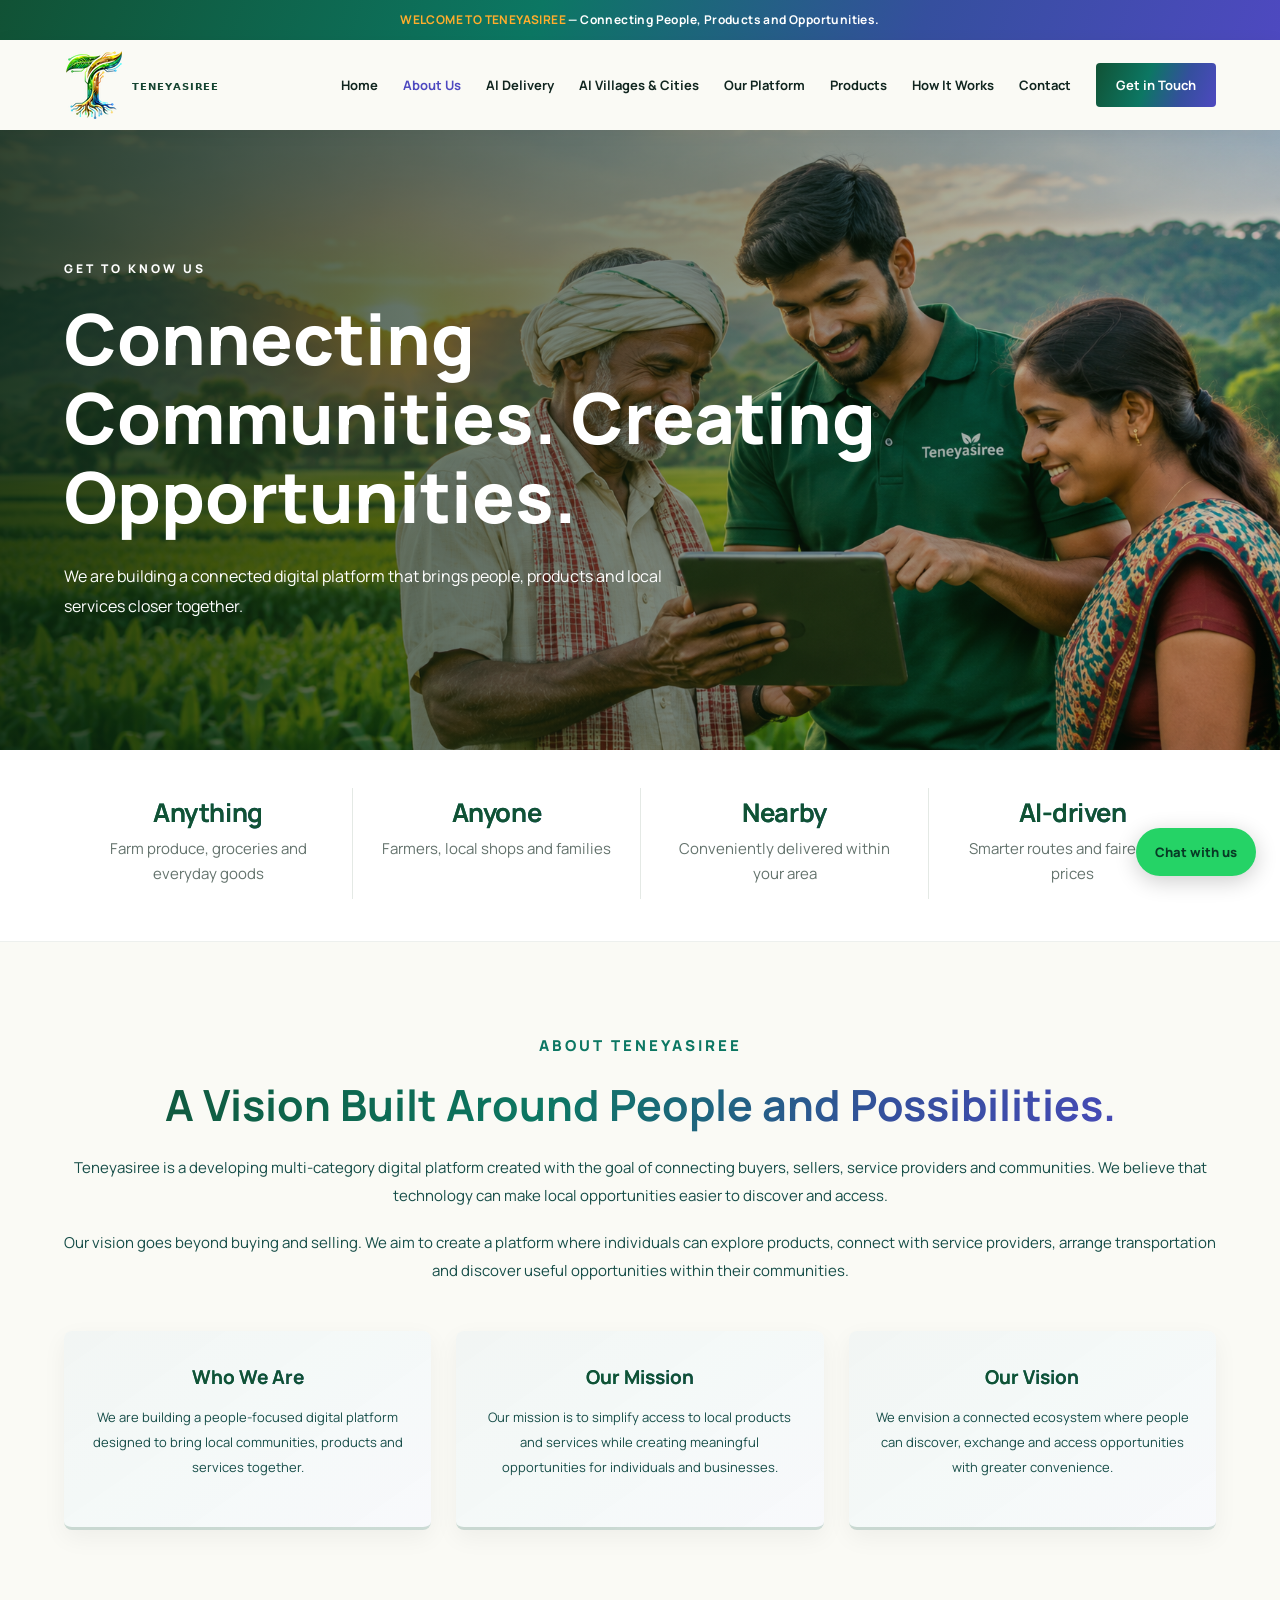
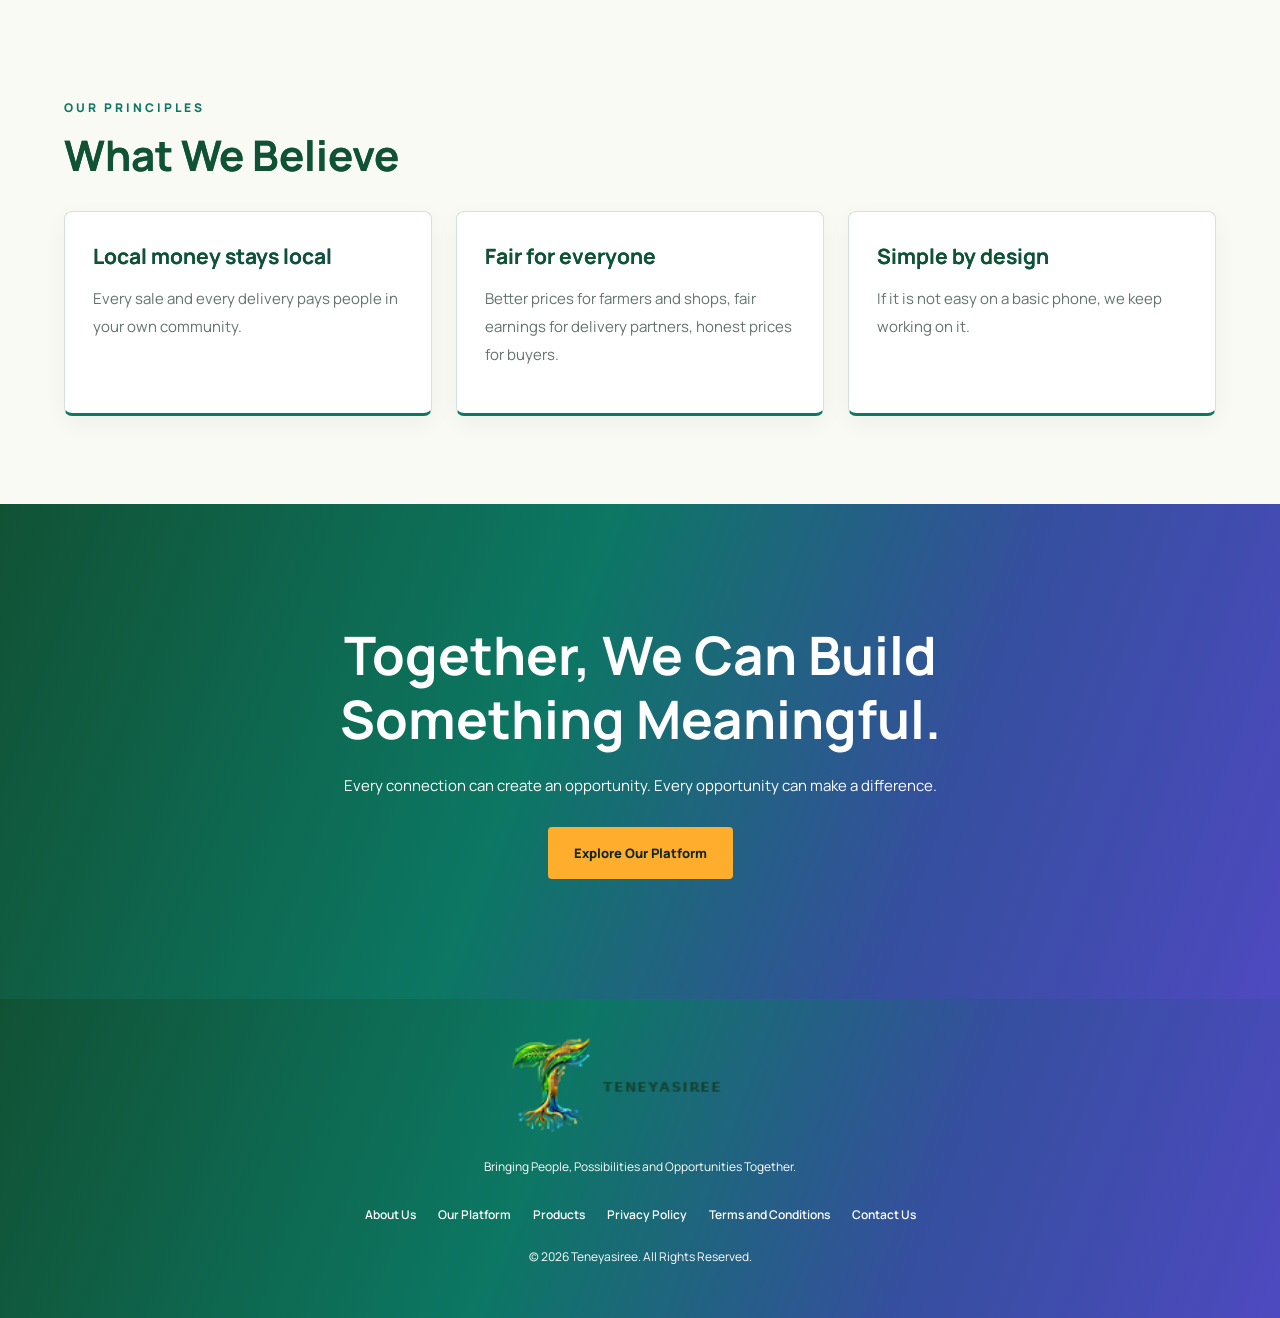
==== about.html @ ee1643b6 "Initial commit - Teneyasiree website" ====
<!DOCTYPE html>
<html lang="en">
<head>
    <meta charset="UTF-8">
    <meta name="viewport" content="width=device-width, initial-scale=1.0">

    <meta name="description" content="Discover Teneyasiree, our vision, mission and commitment to connecting people, products and opportunities.">

    <title>About Us | Teneyasiree</title>

    <link rel="stylesheet" href="style.css">
</head>

<body>

    <!-- HEADER -->
    <header class="header">
        <div class="container nav-container">

            <a href="index.html" class="logo">
                <img src="assets/images/teneyasiree-logo.png"
                     alt="Teneyasiree Logo">
            </a>

            <nav class="navbar">
                <a href="index.html">Home</a>
                <a href="about.html" class="active">About Us</a>
                <a href="ai-delivery.html">AI Delivery</a>
                <a href="ai-villages-cities.html">AI Villages &amp; Cities</a>
                <a href="platform.html">Our Platform</a>
                <a href="products.html">Products</a>
                <a href="how-it-works.html">How It Works</a>
                <a href="contact.html">Contact</a>
                <a href="contact.html" class="nav-button">Get in Touch</a>
            </nav>

        </div>
    </header>


    <main>

        <!-- ABOUT HERO -->
        <section class="about-hero">

            <div class="hero-overlay">

                <div class="container hero-content">

                    <p class="hero-tagline">
                        GET TO KNOW US
                    </p>

                    <h1>
                        Connecting Communities. Creating Opportunities.
                    </h1>

                    <p class="hero-description">
                        We are building a connected digital platform
                        that brings people, products and local services
                        closer together.
                    </p>

                </div>

            </div>

        </section>


        <!-- PLATFORM AT A GLANCE -->
        <section class="about-highlights" aria-label="What Teneyasiree makes possible">
            <div class="container about-highlights-grid">
                <article class="about-highlight">
                    <h2>Anything</h2>
                    <p>Farm produce, groceries and everyday goods</p>
                </article>
                <article class="about-highlight">
                    <h2>Anyone</h2>
                    <p>Farmers, local shops and families</p>
                </article>
                <article class="about-highlight">
                    <h2>Nearby</h2>
                    <p>Conveniently delivered within your area</p>
                </article>
                <article class="about-highlight">
                    <h2>AI-driven</h2>
                    <p>Smarter routes and fairer local prices</p>
                </article>
            </div>
        </section>


        <!-- ABOUT INTRODUCTION -->
        <section class="about-content">

            <div class="container">

                <p class="section-tag">
                    ABOUT TENEYASIREE
                </p>

                <h2>
                    A Vision Built Around People and Possibilities.
                </h2>

                <p>
                    Teneyasiree is a developing multi-category digital
                    platform created with the goal of connecting buyers,
                    sellers, service providers and communities.
                    We believe that technology can make local opportunities
                    easier to discover and access.
                </p>

                <p>
                    Our vision goes beyond buying and selling. We aim to
                    create a platform where individuals can explore products,
                    connect with service providers, arrange transportation
                    and discover useful opportunities within their communities.
                </p>


                <div class="card-grid">

                    <div class="info-card">

                        <h3>Who We Are</h3>

                        <p>
                            We are building a people-focused digital
                            platform designed to bring local communities,
                            products and services together.
                        </p>

                    </div>


                    <div class="info-card">

                        <h3>Our Mission</h3>

                        <p>
                            Our mission is to simplify access to local
                            products and services while creating meaningful
                            opportunities for individuals and businesses.
                        </p>

                    </div>


                    <div class="info-card">

                        <h3>Our Vision</h3>

                        <p>
                            We envision a connected ecosystem where
                            people can discover, exchange and access
                            opportunities with greater convenience.
                        </p>

                    </div>

                </div>

            </div>

        </section>


        <!-- WHAT WE BELIEVE -->
        <section class="beliefs-section">
            <div class="container">
                <p class="section-tag">OUR PRINCIPLES</p>
                <h2>What We Believe</h2>
                <div class="beliefs-grid">
                    <article class="belief-card">
                        <h3>Local money stays local</h3>
                        <p>Every sale and every delivery pays people in your own community.</p>
                    </article>
                    <article class="belief-card">
                        <h3>Fair for everyone</h3>
                        <p>Better prices for farmers and shops, fair earnings for delivery partners, honest prices for buyers.</p>
                    </article>
                    <article class="belief-card">
                        <h3>Simple by design</h3>
                        <p>If it is not easy on a basic phone, we keep working on it.</p>
                    </article>
                </div>
            </div>
        </section>


        <!-- CLOSING SECTION -->
        <section class="about-closing">

            <div class="container">

                <h2>
                    Together, We Can Build Something Meaningful.
                </h2>

                <p>
                    Every connection can create an opportunity.
                    Every opportunity can make a difference.
                </p>

                <a href="platform.html" class="primary-button">
                    Explore Our Platform
                </a>

            </div>

        </section>

    </main>


    <!-- FOOTER -->
    <footer class="footer">

        <div class="container">

            <div style="text-align: center; margin-bottom: 28px;">

                <a href="index.html" style="display: inline-block;">

                    <img
                        src="assets/images/teneyasiree-logo.png"
                        alt="Teneyasiree Logo"
                        style="width: 260px; max-width: 75vw; height: auto; display: block; margin: 0 auto;"
                    >

                </a>

                <p style="margin-top: 12px;">
                    Bringing People, Possibilities and Opportunities Together.
                </p>

            </div>

            <div class="footer-links">

                <a href="about.html">About Us</a>
                <a href="platform.html">Our Platform</a>
                <a href="products.html">Products</a>
                <a href="privacy.html">Privacy Policy</a>
                <a href="terms.html">Terms and Conditions</a>
                <a href="contact.html">Contact Us</a>

            </div>

            <p style="margin-top: 22px;">
                © 2026 Teneyasiree. All Rights Reserved.
            </p>

        </div>

    </footer>


    <script src="script.js"></script>

</body>
</html>
---- style.css ----
@import url('https://fonts.googleapis.com/css2?family=Manrope:wght@400;500;600;700;800&family=Playfair+Display:ital,wght@1,500;1,600;1,700&display=swap');

/* =====================================
   TENEYASIREE DESIGN SYSTEM
===================================== */

:root {
    --deep-green: #115235;
    --primary-green: #0C7763;
    --forest: #183E78;
    --brand-blue: #354F9E;
    --brand-indigo: #4E49C0;
    --brand-gradient: linear-gradient(110deg, #115235 0%, #0C7763 42%, #354F9E 72%, #4E49C0 100%);
    --gold: #FFAD2C;
    --cream: #FAFAF8;
    --dark: #10251F;
    --muted: #64736D;
    --white: #FFFFFF;
    --border: rgba(17, 82, 53, 0.18);
}

* {
    margin: 0;
    padding: 0;
    box-sizing: border-box;
}

html {
    scroll-behavior: smooth;
}

body {
    font-family: 'Manrope', sans-serif;
    color: var(--dark);
    background-color: var(--cream);
    line-height: 1.7;
    background-image: url("assets/images/teneyasiree-watermark.png");
    background-position: center;
    background-repeat: repeat-y;
    background-size: 650px auto;
    background-attachment: fixed;
}

a {
    text-decoration: none;
    color: inherit;
}

img {
    max-width: 100%;
}

.container {
    width: 90%;
    max-width: 1200px;
    margin: auto;
}

.editorial {
    font-family: 'Playfair Display', serif;
    font-style: italic;
    font-weight: 600;
}

/* =====================================
   HEADER
===================================== */

.header {
    position: relative;
    z-index: 100;
    background: rgba(250, 250, 245, 0.97);
    box-shadow: 0 3px 18px rgba(0,0,0,0.05);
}

.nav-container {
    min-height: 90px;
    display: flex;
    align-items: center;
    justify-content: space-between;
    gap: 25px;
}

.logo {
    display: inline-flex;
    align-items: center;
    flex-shrink: 0;
}

.logo img {
    display: block;
    width: 190px;
    max-height: 75px;
    object-fit: contain;
}

.navbar {
    display: flex;
    align-items: center;
    justify-content: flex-end;
    gap: 25px;
}

.navbar a {
    font-size: 13px;
    font-weight: 700;
    color: var(--dark);
    transition: color 0.25s ease;
}

.navbar a:hover,
.navbar a.active {
    color: var(--primary-green);
}

.navbar .nav-button {
    padding: 11px 20px;
    border-radius: 4px;
    background: var(--deep-green);
    color: var(--white);
}

.navbar .nav-button:hover {
    background: var(--gold);
    color: var(--dark);
}

/* =====================================
   COMMON HERO SECTIONS
===================================== */

.home-hero,
.about-hero,
.platform-hero,
.how-hero,
.contact-hero {
    position: relative;
    min-height: 620px;
    display: flex;
    align-items: center;
    background-size: cover;
    background-position: center;
    background-repeat: no-repeat;
    color: var(--white);
}

.home-hero {
    background-image: url("assets/images/home-bg.png");
    min-height: 720px;
}

.about-hero {
    background-image: url("assets/images/about-bg.png");
}

.platform-hero {
    background-image: url("assets/images/platform-bg.png");
}

.how-hero {
    background-image: url("assets/images/how-it-works-bg.png");
}

.contact-hero {
    background-image: url("assets/images/contact-bg.png");
}

.hero-overlay {
    width: 100%;
    min-height: 620px;
    display: flex;
    align-items: center;
    background: linear-gradient(
        90deg,
        rgba(10, 35, 15, 0.84),
        rgba(10, 35, 15, 0.18)
    );
}

.home-hero .hero-overlay {
    min-height: 720px;
}

.hero-content {
    padding-top: 75px;
    padding-bottom: 75px;
}

.hero-tagline,
.section-tag {
    color: var(--gold);
    font-size: 12px;
    font-weight: 800;
    letter-spacing: 3px;
    margin-bottom: 20px;
}

.hero-content h1 {
    max-width: 850px;
    font-size: clamp(42px, 5.5vw, 72px);
    line-height: 1.12;
    font-weight: 800;
    margin-bottom: 25px;
    animation: heroReveal 0.9s ease both;
}

.hero-description {
    max-width: 660px;
    font-size: 16px;
    line-height: 1.9;
    color: rgba(255,255,255,0.92);
    animation: heroReveal 1.2s ease both;
}

@keyframes heroReveal {
    from {
        opacity: 0;
        transform: translateY(22px);
    }
    to {
        opacity: 1;
        transform: translateY(0);
    }
}

.hero-scroll {
    display: flex;
    align-items: center;
    gap: 15px;
    margin-top: 85px;
    color: rgba(255,255,255,0.8);
    font-size: 10px;
    font-weight: 800;
    letter-spacing: 2px;
}

.scroll-line {
    width: 55px;
    height: 1px;
    background: var(--gold);
}

/* =====================================
   HOME INTRODUCTION / STORY
===================================== */

.home-intro {
    padding: 125px 0;
    background: rgba(250,250,245,0.94);
}

.home-story-grid {
    display: grid;
    grid-template-columns: 0.7fr 2fr;
    gap: 75px;
}

.story-label {
    display: flex;
    flex-direction: column;
    align-items: flex-start;
    justify-content: space-between;
}

.story-label .section-tag {
    color: var(--primary-green);
}

.story-number {
    color: #89968B;
    font-size: 12px;
    letter-spacing: 2px;
    font-weight: 800;
}

.story-content h2 {
    max-width: 800px;
    color: var(--deep-green);
    font-size: clamp(32px, 4vw, 51px);
    line-height: 1.2;
    margin-bottom: 28px;
}

.story-content p {
    max-width: 700px;
    color: #59665B;
    font-size: 15px;
    line-height: 2;
    margin-bottom: 18px;
}

/* =====================================
   TEXT LINKS
===================================== */

.text-link {
    display: inline-flex;
    align-items: center;
    gap: 10px;
    margin-top: 20px;
    padding-bottom: 7px;
    color: var(--deep-green);
    border-bottom: 1px solid var(--gold);
    font-size: 13px;
    font-weight: 800;
    transition: 0.3s ease;
}

.text-link span {
    transition: transform 0.3s ease;
}

.text-link:hover {
    color: var(--primary-green);
}

.text-link:hover span {
    transform: translate(4px, -4px);
}

/* =====================================
   ECOSYSTEM SECTION
===================================== */

.ecosystem-section {
    padding: 115px 0;
    background: rgba(232,245,233,0.96);
}

.ecosystem-heading {
    display: flex;
    justify-content: space-between;
    align-items: flex-end;
    gap: 45px;
    margin-bottom: 60px;
}

.ecosystem-heading .section-tag {
    color: var(--primary-green);
}

.ecosystem-heading h2 {
    max-width: 700px;
    color: var(--deep-green);
    font-size: clamp(32px, 4vw, 50px);
    line-height: 1.2;
}

.ecosystem-heading > p {
    max-width: 300px;
    color: var(--muted);
    font-size: 14px;
    line-height: 1.9;
}

.ecosystem-list {
    border-top: 1px solid var(--border);
}

.ecosystem-item {
    display: grid;
    grid-template-columns: 65px 1.2fr 1fr 45px;
    align-items: center;
    gap: 25px;
    padding: 28px 12px;
    border-bottom: 1px solid var(--border);
    transition: background 0.3s ease, padding 0.3s ease;
}

.ecosystem-item:hover {
    padding-left: 24px;
    padding-right: 24px;
    background: rgba(255,255,255,0.65);
}

.ecosystem-number {
    color: var(--primary-green);
    font-size: 12px;
    font-weight: 800;
}

.ecosystem-name {
    color: var(--deep-green);
    font-size: 19px;
    font-weight: 800;
}

.ecosystem-description {
    color: #647365;
    font-size: 13px;
}

.ecosystem-arrow {
    color: var(--deep-green);
    font-size: 25px;
    text-align: right;
    transition: transform 0.3s ease;
}

.ecosystem-item:hover .ecosystem-arrow {
    transform: translate(5px, -5px);
}

.ecosystem-footer {
    display: flex;
    align-items: center;
    justify-content: space-between;
    margin-top: 35px;
}

.ecosystem-footer > span {
    color: #78877B;
    font-size: 10px;
    font-weight: 800;
    letter-spacing: 2px;
}

/* =====================================
   CONNECTION JOURNEY
===================================== */

.connection-section {
    padding: 120px 0;
    background: rgba(250,250,245,0.96);
    text-align: center;
}

.connection-section .section-tag {
    color: var(--primary-green);
}

.connection-section h2 {
    max-width: 750px;
    margin: 0 auto 65px;
    color: var(--deep-green);
    font-size: clamp(32px,4vw,48px);
    line-height: 1.25;
}

.connection-journey {
    display: grid;
    grid-template-columns: 1fr 60px 1fr 60px 1fr;
    align-items: center;
    gap: 10px;
}

.connection-person {
    padding: 35px 22px;
    border-top: 3px solid var(--primary-green);
    background: rgba(255,255,255,0.9);
    text-align: left;
    transition: transform 0.3s ease, box-shadow 0.3s ease;
}

.connection-person:hover {
    transform: translateY(-7px);
    box-shadow: 0 12px 35px rgba(0,0,0,0.08);
}

.connection-featured {
    background: var(--deep-green);
    border-top-color: var(--gold);
    color: var(--white);
}

.connection-index {
    display: block;
    margin-bottom: 22px;
    color: var(--primary-green);
    font-size: 11px;
    font-weight: 800;
}

.connection-featured .connection-index {
    color: var(--gold);
}

.connection-person h3 {
    margin-bottom: 12px;
    font-size: 20px;
}

.connection-featured h3 {
    color: var(--white);
}

.connection-person p {
    color: #738074;
    font-size: 13px;
    line-height: 1.8;
}

.connection-featured p {
    color: rgba(255,255,255,0.8);
}

.connection-symbol {
    color: var(--gold);
    font-size: 25px;
}

.journey-note {
    margin-top: 30px;
    color: var(--muted);
    font-size: 13px;
}

/* =====================================
   CLOSING SECTION
===================================== */

.home-closing,
.about-closing,
.platform-closing,
.how-closing,
.contact-closing {
    padding: 120px 0;
    background: rgba(232,245,233,0.96);
    text-align: center;
}

.home-closing .container,
.about-closing .container,
.platform-closing .container,
.how-closing .container,
.contact-closing .container {
    max-width: 850px;
}

.home-closing .section-tag {
    color: var(--primary-green);
}

.home-closing h2,
.about-closing h2,
.platform-closing h2,
.how-closing h2,
.contact-closing h2 {
    margin-bottom: 22px;
    color: var(--deep-green);
    font-size: clamp(34px,4.5vw,53px);
    line-height: 1.2;
}

.home-closing p,
.about-closing p,
.platform-closing p,
.how-closing p,
.contact-closing p {
    max-width: 700px;
    margin: 0 auto 28px;
    color: #647365;
    font-size: 15px;
}

/* =====================================
   BUTTONS
===================================== */

.primary-button,
.secondary-button {
    display: inline-block;
    padding: 15px 26px;
    border-radius: 4px;
    font-size: 13px;
    font-weight: 800;
    transition: 0.3s ease;
}

.primary-button {
    background: var(--deep-green);
    color: var(--white);
}

.primary-button:hover {
    background: var(--gold);
    color: var(--dark);
    transform: translateY(-3px);
}

.secondary-button {
    border: 2px solid var(--white);
    color: var(--white);
}

.secondary-button:hover {
    background: var(--white);
    color: var(--deep-green);
}

/* =====================================
   OTHER PAGE CONTENT
===================================== */

.about-content,
.platform-content,
.how-content,
.contact-content {
    padding: 90px 0;
    background: rgba(250,250,245,0.96);
    text-align: center;
}

.about-content h2,
.platform-content h2,
.how-content h2,
.contact-content h2 {
    color: var(--deep-green);
    font-size: clamp(30px,4vw,43px);
    line-height: 1.25;
    margin-bottom: 22px;
}

.about-content h3,
.platform-content h3,
.how-content h3,
.contact-content h3 {
    color: var(--deep-green);
    margin-top: 25px;
    margin-bottom: 12px;
}

.about-content p,
.platform-content p,
.how-content p,
.contact-content p {
    font-size: 15px;
    line-height: 1.9;
    margin-bottom: 18px;
}

/* =====================================
   CARDS ON OTHER PAGES
===================================== */

.card-grid,
.platform-grid,
.process-grid,
.contact-grid,
.journey-grid {
    display: grid;
    grid-template-columns: repeat(3,1fr);
    gap: 25px;
    margin-top: 45px;
}

.info-card,
.platform-card,
.process-card,
.contact-card,
.journey-card {
    padding: 30px 25px;
    background: rgba(255,255,255,0.96);
    border-radius: 8px;
    border-bottom: 3px solid var(--primary-green);
    box-shadow: 0 8px 25px rgba(0,0,0,0.05);
    transition: 0.3s ease;
}

.info-card:hover,
.platform-card:hover,
.process-card:hover,
.contact-card:hover,
.journey-card:hover {
    transform: translateY(-6px);
    box-shadow: 0 15px 35px rgba(0,0,0,0.1);
}

.info-card h3,
.platform-card h3,
.process-card h3,
.contact-card h3,
.journey-card h3 {
    margin: 0 0 12px;
    font-size: 19px;
}

.info-card p,
.platform-card p,
.process-card p,
.contact-card p,
.journey-card p {
    font-size: 13px;
}

/* =====================================
   PLATFORM HIGHLIGHTS
===================================== */

.platform-highlights,
.journey-section {
    padding: 90px 0;
    background: rgba(232,245,233,0.96);
    text-align: center;
}

.platform-highlights ul {
    max-width: 750px;
    margin: 30px auto;
    list-style: none;
    text-align: left;
}

.platform-highlights li {
    padding: 13px 15px;
    margin-bottom: 10px;
    background: rgba(255,255,255,0.95);
    border-left: 3px solid var(--gold);
}

/* =====================================
   PROCESS CARDS
===================================== */

.process-grid {
    grid-template-columns: repeat(4,1fr);
}

.process-card {
    text-align: center;
}

.process-card .number {
    width: 48px;
    height: 48px;
    display: flex;
    align-items: center;
    justify-content: center;
    margin: 0 auto 20px;
    border-radius: 50%;
    background: var(--deep-green);
    color: white;
    font-weight: 800;
}

/* =====================================
   CONTACT CARDS
===================================== */

.contact-card {
    text-align: center;
}

.contact-card a {
    color: var(--primary-green);
    font-size: 13px;
    font-weight: 800;
    overflow-wrap: anywhere;
}

/* =====================================
   FOOTER
===================================== */

.footer {
    padding: 35px 0;
    background: var(--deep-green);
    color: var(--white);
    text-align: center;
}

.footer p {
    font-size: 12px;
    margin-bottom: 15px;
}

.footer-links {
    display: flex;
    flex-wrap: wrap;
    justify-content: center;
    gap: 22px;
}

.footer-links a {
    color: rgba(255,255,255,0.85);
    font-size: 12px;
    font-weight: 600;
}

.footer-links a:hover {
    color: var(--gold);
}

/* =====================================
   RESPONSIVE DESIGN
===================================== */

@media(max-width:1000px) {

    .nav-container {
        flex-direction: column;
        padding: 15px 0;
        gap: 15px;
    }

    .navbar {
        justify-content: center;
        flex-wrap: wrap;
        gap: 15px 22px;
    }

    .home-story-grid {
        grid-template-columns: 1fr;
        gap: 25px;
    }

    .story-label {
        flex-direction: row;
    }

    .card-grid,
    .platform-grid,
    .contact-grid,
    .journey-grid {
        grid-template-columns: repeat(2,1fr);
    }

    .process-grid {
        grid-template-columns: repeat(2,1fr);
    }

    .ecosystem-heading {
        align-items: flex-start;
        flex-direction: column;
    }
}

@media(max-width:650px) {

    .container {
        width: 92%;
    }

    .logo img {
        width: 155px;
        max-height: 65px;
    }

    .navbar {
        gap: 12px 16px;
    }

    .navbar a {
        font-size: 11px;
    }

    .home-hero {
        min-height: 600px;
    }

    .home-hero .hero-overlay {
        min-height: 600px;
    }

    .hero-content {
        padding-top: 60px;
        padding-bottom: 60px;
    }

    .hero-content h1 {
        font-size: 39px;
    }

    .hero-description {
        font-size: 14px;
    }

    .hero-scroll {
        margin-top: 55px;
    }

    .home-intro,
    .ecosystem-section,
    .connection-section {
        padding: 75px 0;
    }

    .ecosystem-item {
        grid-template-columns: 35px 1fr 30px;
        gap: 12px;
        padding: 22px 5px;
    }

    .ecosystem-name {
        font-size: 15px;
    }

    .ecosystem-description {
        display: none;
    }

    .ecosystem-arrow {
        font-size: 21px;
    }

    .ecosystem-footer {
        align-items: flex-start;
        flex-direction: column;
        gap: 10px;
    }

    .connection-journey {
        grid-template-columns: 1fr;
        gap: 12px;
    }

    .connection-symbol {
        transform: rotate(90deg);
    }

    .connection-person {
        text-align: center;
    }

    .home-closing,
    .about-closing,
    .platform-closing,
    .how-closing,
    .contact-closing {
        padding: 75px 0;
    }

    .card-grid,
    .platform-grid,
    .process-grid,
    .contact-grid,
    .journey-grid {
        grid-template-columns: 1fr;
    }

    .footer-links {
        gap: 12px;
    }
}

/* REDUCED MOTION ACCESSIBILITY */
@media(prefers-reduced-motion: reduce) {
    *,
    *::before,
    *::after {
        animation-duration: 0.01ms !important;
        transition-duration: 0.01ms !important;
        scroll-behavior: auto !important;
    }
}

/* =====================================
   PREMIUM SMOOTH SCROLL REVEALS
===================================== */

.reveal-element {
    opacity: 0;
    transform: translateY(28px);
    transition:
        opacity 0.85s cubic-bezier(0.22, 1, 0.36, 1),
        transform 0.85s cubic-bezier(0.22, 1, 0.36, 1);
    transition-delay: var(--reveal-delay, 0ms);
}

.reveal-element.reveal-visible {
    opacity: 1;
    transform: translateY(0);
}

/* Smooth image hover */
.home-hero,
.about-hero,
.platform-hero,
.how-hero,
.contact-hero {
    transition: background-position 0.6s ease;
}

/* Smooth ecosystem interactions */
.ecosystem-item {
    transition:
        padding 0.45s cubic-bezier(0.22, 1, 0.36, 1),
        background 0.35s ease;
}

.ecosystem-arrow {
    transition: transform 0.35s ease;
}

/* Smooth card interactions */
.info-card,
.platform-card,
.process-card,
.contact-card,
.journey-card,
.connection-person {
    transition:
        transform 0.4s cubic-bezier(0.22, 1, 0.36, 1),
        box-shadow 0.4s ease;
}

/* Navigation smoothness */
.navbar a,
.text-link,
.primary-button {
    transition: all 0.3s ease;
}

/* Accessibility */
@media (prefers-reduced-motion: reduce) {
    .reveal-element {
        opacity: 1;
        transform: none;
        transition: none;
    }
}

/* =====================================
   TENEYASIREE PRODUCTS PAGE
===================================== */

.products-hero {
    position: relative;
    min-height: 650px;
    display: flex;
    align-items: center;
    color: var(--white);
    background-image: url("assets/images/platform-bg.png");
    background-size: cover;
    background-position: center;
    background-repeat: no-repeat;
}

.products-hero .hero-overlay {
    min-height: 650px;
}

.products-hero-content {
    padding-top: 75px;
    padding-bottom: 75px;
}

.products-hero-content h1 {
    max-width: 850px;
    font-size: clamp(42px, 5.5vw, 72px);
    line-height: 1.12;
    font-weight: 800;
    margin-bottom: 25px;
    animation: heroReveal 0.9s ease both;
}

/* INTRODUCTION */

.products-intro {
    padding: 115px 0;
    background: rgba(250, 250, 245, 0.96);
}

.products-intro-grid {
    display: grid;
    grid-template-columns: 0.7fr 2fr;
    gap: 75px;
}

.products-intro-grid .section-tag,
.products-section-heading .section-tag,
.product-information .section-tag,
.products-connection .section-tag {
    color: var(--primary-green);
}

.products-intro-grid h2,
.products-section-heading h2,
.products-connection h2 {
    color: var(--deep-green);
    font-size: clamp(32px, 4vw, 51px);
    line-height: 1.2;
    margin-bottom: 25px;
}

.products-intro-grid p:not(.section-tag) {
    max-width: 720px;
    color: #59665B;
    font-size: 15px;
    line-height: 2;
    margin-bottom: 17px;
}

/* PRODUCT SHOWCASE */

.products-showcase {
    padding: 115px 0;
    background: rgba(232, 245, 233, 0.97);
}

.products-section-heading {
    max-width: 760px;
    margin-bottom: 65px;
}

.products-section-heading > p:last-child {
    color: var(--muted);
    font-size: 14px;
}

.product-feature {
    display: grid;
    grid-template-columns: 1.05fr 0.95fr;
    align-items: stretch;
    min-height: 340px;
    margin-bottom: 35px;
    overflow: hidden;
    background: rgba(255, 255, 255, 0.96);
    box-shadow: 0 12px 35px rgba(17, 82, 53, 0.08);
    transition:
        transform 0.45s cubic-bezier(0.22, 1, 0.36, 1),
        box-shadow 0.45s ease;
}

.product-feature:hover {
    transform: translateY(-7px);
    box-shadow: 0 22px 45px rgba(17, 82, 53, 0.13);
}

.product-feature:nth-of-type(even) .product-visual {
    order: 2;
}

/* PRODUCT VISUAL PANELS */

.product-visual {
    position: relative;
    display: flex;
    flex-direction: column;
    justify-content: center;
    align-items: flex-start;
    min-height: 340px;
    padding: 45px;
    overflow: hidden;
    color: var(--white);
    background: linear-gradient(
        135deg,
        rgba(17, 82, 53, 0.94),
        rgba(12, 119, 99, 0.76)
    );
}

.product-visual::after {
    content: "";
    position: absolute;
    width: 280px;
    height: 280px;
    right: -75px;
    bottom: -115px;
    border: 1px solid rgba(249, 168, 37, 0.5);
    border-radius: 50%;
    box-shadow:
        0 0 0 28px rgba(249, 168, 37, 0.06),
        0 0 0 58px rgba(249, 168, 37, 0.04);
}

.product-index {
    position: absolute;
    top: 28px;
    left: 35px;
    color: var(--gold);
    font-size: 13px;
    font-weight: 800;
    letter-spacing: 2px;
}

.product-visual-title {
    position: relative;
    z-index: 1;
    font-size: clamp(32px, 4vw, 55px);
    line-height: 1;
    font-weight: 800;
    letter-spacing: 2px;
}

.product-visual-caption {
    position: relative;
    z-index: 1;
    margin-top: 18px;
    color: rgba(255, 255, 255, 0.8);
    font-size: 10px;
    font-weight: 800;
    letter-spacing: 2px;
}

.product-customer .product-visual {
    background: linear-gradient(135deg, #254D3B, #789B64);
}

.product-delivery .product-visual {
    background: linear-gradient(135deg, #183E39, #477C70);
}

.product-language .product-visual {
    background: linear-gradient(135deg, #3B5134, #A58A43);
}

/* PRODUCT INFORMATION */

.product-information {
    display: flex;
    flex-direction: column;
    align-items: flex-start;
    justify-content: center;
    padding: 55px clamp(30px, 5vw, 70px);
}

.product-information h3 {
    margin-bottom: 18px;
    color: var(--deep-green);
    font-size: clamp(27px, 3vw, 36px);
    line-height: 1.2;
}

.product-information > p:not(.section-tag) {
    color: #647365;
    font-size: 14px;
    line-height: 2;
}

.product-status {
    display: inline-block;
    margin-top: 25px;
    padding: 9px 13px;
    border-left: 3px solid var(--gold);
    background: rgba(249, 168, 37, 0.1);
    color: #657164;
    font-size: 11px;
    font-weight: 700;
}

/* CONNECTED ECOSYSTEM */

.products-connection {
    padding: 115px 0;
    background: rgba(250, 250, 245, 0.97);
    text-align: center;
}

.products-connection .container {
    max-width: 850px;
}

.products-connection h2 {
    margin-bottom: 22px;
}

.products-connection p:not(.section-tag) {
    max-width: 700px;
    margin: 0 auto 20px;
    color: #647365;
    font-size: 15px;
    line-height: 1.9;
}

/* TABLET RESPONSIVE */

@media (max-width: 1000px) {

    .products-intro-grid {
        grid-template-columns: 1fr;
        gap: 25px;
    }

    .product-feature {
        grid-template-columns: 1fr 1fr;
    }
}

/* MOBILE RESPONSIVE */

@media (max-width: 650px) {

    .products-hero,
    .products-hero .hero-overlay {
        min-height: 600px;
    }

    .products-hero-content {
        padding-top: 60px;
        padding-bottom: 60px;
    }

    .products-hero-content h1 {
        font-size: 39px;
    }

    .products-intro,
    .products-showcase,
    .products-connection {
        padding: 75px 0;
    }

    .product-feature {
        grid-template-columns: 1fr;
        margin-bottom: 25px;
    }

    .product-feature:nth-of-type(even) .product-visual {
        order: 0;
    }

    .product-visual {
        min-height: 230px;
        padding: 35px;
    }

    .product-information {
        padding: 35px 28px;
    }

    .product-visual-title {
        font-size: 36px;
    }
}

/* ==========================================
   TENEYASIREE HOMEPAGE VISUAL REDESIGN
   ========================================== */

/* GLOBAL OVERFLOW FIX */

html,
body {
    width: 100%;
    max-width: 100%;
    overflow-x: clip;
}

img {
    max-width: 100%;
}

.home-hero *,
.home-marketplace *,
.home-language-section *,
.home-faq-section * {
    min-width: 0;
}

.home-hero .container,
.home-marketplace .container,
.home-language-section .container,
.home-faq-section .container {
    width: min(90%, 1200px);
    max-width: 1200px;
}


/* HERO */

.home-hero-new {
    min-height: 740px;
    background-position: center;
    background-size: cover;
    isolation: isolate;
}

.home-hero-overlay-new {
    position: relative;
    min-height: 740px;
    background:
        linear-gradient(
            90deg,
            rgba(8, 30, 17, 0.92) 0%,
            rgba(8, 30, 17, 0.72) 48%,
            rgba(8, 30, 17, 0.22) 100%
        );
}

.home-hero-layout {
    min-height: 740px;
    display: grid;
    grid-template-columns: 1.5fr 0.8fr;
    align-items: center;
    gap: 65px;
    padding-top: 100px;
    padding-bottom: 110px;
}

.home-hero-main {
    max-width: 760px;
    animation: homeFadeUp 1s ease both;
}

.home-hero-main h1 {
    max-width: 760px;
    color: white;
    font-size: clamp(42px, 5.4vw, 76px);
    font-weight: 800;
    line-height: 1.13;
    overflow-wrap: anywhere;
    margin-bottom: 25px;
}

.home-hero-main h1 .editorial {
    color: var(--gold);
}

.home-hero-main .hero-description {
    max-width: 580px;
}

.home-hero-actions {
    display: flex;
    flex-wrap: wrap;
    align-items: center;
    gap: 28px;
    margin-top: 38px;
}

.home-hero-button {
    display: inline-flex;
    align-items: center;
    gap: 18px;
    padding: 16px 23px;
    background: var(--gold);
    color: var(--dark);
    font-size: 13px;
    font-weight: 800;
    transition: 0.35s ease;
}

.home-hero-button:hover {
    background: white;
    transform: translateY(-4px);
}

.home-hero-button span {
    font-size: 19px;
}

.home-hero-text-link {
    color: white;
    font-size: 13px;
    font-weight: 700;
    border-bottom: 1px solid var(--gold);
    padding-bottom: 7px;
    transition: 0.3s ease;
}

.home-hero-text-link:hover {
    color: var(--gold);
}

.home-hero-side {
    display: flex;
    flex-direction: column;
    align-items: flex-end;
    gap: 25px;
}

.hero-floating-card {
    width: min(100%, 310px);
    padding: 32px;
    color: white;
    background: rgba(250, 250, 245, 0.13);
    border: 1px solid rgba(255, 255, 255, 0.3);
    backdrop-filter: blur(12px);
    animation: homeFloat 5s ease-in-out infinite;
}

.floating-card-number {
    display: block;
    margin-bottom: 25px;
    color: var(--gold);
    font-size: 12px;
    font-weight: 800;
}

.floating-card-label {
    display: block;
    color: rgba(255,255,255,0.7);
    font-size: 10px;
    font-weight: 800;
    letter-spacing: 2px;
}

.hero-floating-card h3 {
    margin: 13px 0;
    font-size: 25px;
    line-height: 1.3;
}

.hero-floating-card p {
    color: rgba(255,255,255,0.78);
    font-size: 12px;
    line-height: 1.8;
}

.hero-side-caption {
    display: flex;
    align-items: center;
    gap: 12px;
    color: white;
    font-size: 10px;
    font-weight: 800;
    letter-spacing: 2px;
}

.hero-side-line {
    width: 35px;
    height: 1px;
    background: var(--gold);
}

.hero-bottom-note {
    position: absolute;
    left: 5%;
    right: 5%;
    bottom: 24px;
    display: flex;
    justify-content: space-between;
    color: rgba(255,255,255,0.7);
    font-size: 10px;
    font-weight: 800;
    letter-spacing: 2px;
}

.hero-bottom-note a {
    transition: color 0.3s ease;
}

.hero-bottom-note a:hover {
    color: var(--gold);
}


/* INTRODUCTION */

.home-intro-new {
    position: relative;
    overflow: hidden;
}

.home-intro-new .story-content {
    min-width: 0;
}

.home-intro-new .story-content h2 {
    max-width: 760px;
    overflow-wrap: anywhere;
}


/* MARKETPLACE PREVIEW */

.home-marketplace {
    padding: 115px 0;
    background: #F0F4EA;
}

.home-section-heading {
    display: flex;
    align-items: flex-end;
    justify-content: space-between;
    gap: 30px;
    margin-bottom: 50px;
}

.home-section-heading h2 {
    max-width: 700px;
    color: var(--deep-green);
    font-size: clamp(32px, 4vw, 49px);
    line-height: 1.2;
}

.home-section-heading .section-tag {
    color: var(--primary-green);
}

.home-section-heading .text-link {
    flex-shrink: 0;
}

.home-market-grid {
    display: grid;
    grid-template-columns: 1.35fr 1fr;
    grid-template-rows: repeat(2, 260px);
    gap: 20px;
}

.home-market-card {
    position: relative;
    display: block;
    min-height: 250px;
    overflow: hidden;
    background: var(--forest);
    isolation: isolate;
}

.market-card-large {
    grid-row: span 2;
}

.home-market-card img {
    position: absolute;
    inset: 0;
    z-index: -2;
    width: 100%;
    height: 100%;
    object-fit: cover;
    transition: transform 0.8s cubic-bezier(0.22, 1, 0.36, 1);
}

.home-market-card::after {
    content: "";
    position: absolute;
    inset: 0;
    z-index: -1;
    background: linear-gradient(
        0deg,
        rgba(8, 30, 17, 0.92) 0%,
        rgba(8, 30, 17, 0.25) 75%
    );
    transition: background 0.4s ease;
}

.home-market-card:hover img {
    transform: scale(1.08);
}

.home-market-card:hover::after {
    background: linear-gradient(
        0deg,
        rgba(8, 30, 17, 0.96) 0%,
        rgba(8, 30, 17, 0.38) 100%
    );
}

.market-card-overlay {
    position: absolute;
    left: 30px;
    right: 30px;
    bottom: 30px;
    color: white;
}

.market-card-overlay > span:first-child {
    color: var(--gold);
    font-size: 10px;
    font-weight: 800;
    letter-spacing: 2px;
}

.market-card-overlay h3 {
    margin: 12px 0 7px;
    font-size: clamp(21px, 2.4vw, 30px);
    line-height: 1.25;
}

.market-card-overlay p {
    color: rgba(255,255,255,0.8);
    font-size: 13px;
}

.market-card-arrow {
    position: absolute;
    right: 0;
    bottom: 0;
    width: 40px;
    height: 40px;
    display: grid;
    place-items: center;
    border: 1px solid rgba(255,255,255,0.5);
    border-radius: 50%;
    font-size: 20px;
    transition: 0.35s ease;
}

.home-market-card:hover .market-card-arrow {
    color: var(--dark);
    background: var(--gold);
    border-color: var(--gold);
    transform: rotate(45deg);
}


/* ECOSYSTEM REFINEMENTS */

.home-ecosystem-new {
    position: relative;
}

.home-ecosystem-new .ecosystem-item {
    min-width: 0;
}

.home-ecosystem-new .ecosystem-name,
.home-ecosystem-new .ecosystem-description {
    overflow-wrap: anywhere;
}

.home-ecosystem-new .ecosystem-item:hover {
    padding-left: 22px;
}


/* CONNECTION JOURNEY */

.home-connection-new .connection-person {
    position: relative;
    overflow: hidden;
}

.home-connection-new .connection-person::after {
    content: "";
    position: absolute;
    width: 100px;
    height: 100px;
    right: -50px;
    bottom: -50px;
    border: 1px solid rgba(249,168,37,0.45);
    border-radius: 50%;
    transition: transform 0.5s ease;
}

.home-connection-new .connection-person:hover::after {
    transform: scale(1.7);
}


/* LANGUAGE SECTION */

.home-language-section {
    padding: 115px 0;
    background: var(--cream);
}

.home-language-layout {
    display: grid;
    grid-template-columns: 1fr 1fr;
    align-items: center;
    gap: 75px;
}

.home-language-image {
    position: relative;
    min-height: 420px;
    overflow: hidden;
    background: var(--forest);
}

.home-language-image img {
    position: absolute;
    inset: 0;
    width: 100%;
    height: 100%;
    object-fit: cover;
    transition: transform 0.8s ease;
}

.home-language-image:hover img {
    transform: scale(1.06);
}

.home-language-content {
    min-width: 0;
}

.home-language-content .section-tag {
    color: var(--primary-green);
}

.home-language-content h2 {
    margin-bottom: 25px;
    color: var(--deep-green);
    font-size: clamp(32px, 4vw, 49px);
    line-height: 1.2;
    overflow-wrap: anywhere;
}

.home-language-content > p:not(.section-tag) {
    color: var(--muted);
    font-size: 15px;
    line-height: 1.9;
}


/* FAQ */

.home-faq-section {
    padding: 110px 0;
    background: #EDF3E9;
}

.home-faq-layout {
    display: grid;
    grid-template-columns: 0.85fr 1.15fr;
    gap: 80px;
}

.home-faq-heading .section-tag {
    color: var(--primary-green);
}

.home-faq-heading h2 {
    color: var(--deep-green);
    font-size: clamp(32px, 4vw, 47px);
    line-height: 1.2;
}

.home-faq-heading > p:last-child {
    max-width: 350px;
    margin-top: 20px;
    color: var(--muted);
    font-size: 14px;
}

.home-faq-list {
    border-top: 1px solid var(--border);
}

.home-faq-item {
    padding: 23px 0;
    border-bottom: 1px solid var(--border);
}

.home-faq-item summary {
    position: relative;
    padding-right: 35px;
    color: var(--deep-green);
    font-size: 16px;
    font-weight: 800;
    cursor: pointer;
    list-style: none;
}

.home-faq-item summary::-webkit-details-marker {
    display: none;
}

.home-faq-item summary::after {
    content: "+";
    position: absolute;
    right: 5px;
    top: -5px;
    color: var(--primary-green);
    font-size: 25px;
    transition: transform 0.3s ease;
}

.home-faq-item[open] summary::after {
    content: "−";
    transform: rotate(180deg);
}

.home-faq-item p {
    max-width: 600px;
    padding-top: 15px;
    color: var(--muted);
    font-size: 14px;
    line-height: 1.9;
    animation: homeFadeUp 0.35s ease both;
}


/* CLOSING */

.home-closing-new {
    position: relative;
    overflow: hidden;
    background:
        radial-gradient(
            circle at 10% 10%,
            rgba(249,168,37,0.13),
            transparent 30%
        ),
        linear-gradient(135deg, #E8F5E9, #F8F7ED);
}

.home-closing-new .container {
    position: relative;
    z-index: 1;
}

.home-closing-new .primary-button {
    box-shadow: 0 10px 25px rgba(18,63,50,0.14);
}


/* ANIMATIONS */

@keyframes homeFadeUp {
    from {
        opacity: 0;
        transform: translateY(25px);
    }

    to {
        opacity: 1;
        transform: translateY(0);
    }
}

@keyframes homeFloat {
    0%, 100% {
        transform: translateY(0);
    }

    50% {
        transform: translateY(-12px);
    }
}


/* TABLET */

@media (max-width: 1000px) {

    .home-hero-layout {
        grid-template-columns: 1fr 0.7fr;
        gap: 30px;
    }

    .home-market-grid {
        grid-template-rows: repeat(2, 230px);
    }

    .home-language-layout,
    .home-faq-layout {
        gap: 40px;
    }
}


/* MOBILE */

@media (max-width: 650px) {

    .home-hero-new,
    .home-hero-overlay-new {
        min-height: 720px;
    }

    .home-hero-layout {
        min-height: 720px;
        display: flex;
        flex-direction: column;
        align-items: flex-start;
        justify-content: center;
        gap: 35px;
        padding-top: 75px;
        padding-bottom: 90px;
    }

    .home-hero-main h1 {
        font-size: clamp(39px, 10vw, 52px);
    }

    .home-hero-side {
        width: 100%;
        align-items: flex-start;
    }

    .hero-floating-card {
        width: 100%;
        max-width: 360px;
        padding: 22px;
    }

    .hero-bottom-note {
        font-size: 8px;
        letter-spacing: 1px;
    }

    .home-hero-actions {
        gap: 18px;
    }

    .home-section-heading {
        align-items: flex-start;
        flex-direction: column;
        gap: 12px;
    }

    .home-marketplace,
    .home-language-section,
    .home-faq-section {
        padding: 75px 0;
    }

    .home-market-grid {
        grid-template-columns: 1fr;
        grid-template-rows: repeat(3, 300px);
    }

    .market-card-large {
        grid-row: auto;
    }

    .home-language-layout,
    .home-faq-layout {
        grid-template-columns: 1fr;
        gap: 35px;
    }

    .home-language-image {
        min-height: 290px;
    }

    .market-card-overlay {
        left: 20px;
        right: 20px;
        bottom: 22px;
    }

    .home-faq-item summary {
        font-size: 14px;
    }

    .home-intro-new .story-content h2 {
        font-size: 34px;
    }

    .home-hero-main .hero-description {
        font-size: 14px;
    }
}


/* REDUCED MOTION */

@media (prefers-reduced-motion: reduce) {

    .home-hero-main,
    .hero-floating-card,
    .home-faq-item p {
        animation: none !important;
    }

    .home-market-card img,
    .home-language-image img,
    .home-connection-new .connection-person::after {
        transition: none !important;
    }
}


/* =====================================
   AI DELIVERY — CONNECTED ROUTES
   ===================================== */
.ai-delivery-page {
    min-height: 100vh;
    background: #fafaf5;
}
.ai-delivery-section {
    padding: clamp(64px, 8vw, 108px) 0 90px;
    background:
        radial-gradient(ellipse at 8% 0%, rgba(232,245,233,.72), transparent 42%),
        #fafaf5;
}
.ai-delivery-heading {
    max-width: 850px;
    margin: 0 auto 48px;
    text-align: center;
}
.ai-delivery-kicker {
    margin-bottom: 17px;
    color: var(--primary-green);
    font-size: 10px;
    font-weight: 800;
    letter-spacing: 2.6px;
}
.ai-delivery-heading h1 {
    margin: 0 0 18px;
    color: var(--deep-green);
    font-size: clamp(34px, 5vw, 58px);
    line-height: 1.12;
    letter-spacing: -1.5px;
}
.ai-delivery-heading h1 span {
    color: var(--primary-green);
    font-family: 'Cormorant Garamond', Georgia, serif;
    font-style: italic;
    font-weight: 600;
}
.ai-delivery-heading > p:last-child {
    color: #59665b;
    font-size: clamp(15px, 2vw, 19px);
    line-height: 1.7;
}
.ai-delivery-grid {
    display: grid;
    grid-template-columns: repeat(2, minmax(0, 1fr));
    gap: 20px;
}
.ai-route-card {
    position: relative;
    min-height: 176px;
    padding: 30px 32px 28px;
    overflow: hidden;
    border: 1px solid rgba(18,63,50,.10);
    border-radius: 18px;
    background: rgba(255,255,255,.88);
    box-shadow: 0 8px 26px rgba(22,52,38,.045);
    transition: transform .28s ease, box-shadow .28s ease, border-color .28s ease;
}
.ai-route-card::after {
    content: "";
    position: absolute;
    left: 0;
    top: 0;
    width: 3px;
    height: 0;
    background: var(--primary-green);
    transition: height .28s ease;
}
.ai-route-card:hover {
    transform: translateY(-5px);
    border-color: rgba(18,63,50,.22);
    box-shadow: 0 16px 34px rgba(22,52,38,.09);
}
.ai-route-card:hover::after { height: 100%; }
.ai-route-index {
    display: block;
    margin-bottom: 13px;
    color: #9aa79c;
    font-size: 10px;
    font-weight: 800;
    letter-spacing: 1.8px;
}
.ai-route-card h2 {
    margin: 0 0 10px;
    color: var(--deep-green);
    font-size: clamp(19px, 2.1vw, 23px);
    font-weight: 800;
}
.ai-route-card h2 b {
    color: var(--primary-green);
    font-weight: 700;
}
.ai-route-card p {
    max-width: 510px;
    margin: 0;
    color: #59665b;
    font-size: 15px;
    line-height: 1.8;
}
.ai-delivery-note {
    display: flex;
    align-items: center;
    justify-content: center;
    gap: 14px;
    margin: 34px auto 0;
    padding: 19px 24px;
    max-width: 760px;
    border-radius: 14px;
    background: #e8f5e9;
    color: var(--deep-green);
    text-align: left;
}
.ai-note-mark {
    display: grid;
    place-items: center;
    flex: 0 0 34px;
    width: 34px;
    height: 34px;
    border-radius: 50%;
    background: var(--deep-green);
    color: white;
    font-size: 17px;
}
.ai-delivery-note p {
    margin: 0;
    color: #53665a;
    font-size: 13px;
    line-height: 1.7;
}
.ai-delivery-note strong { color: var(--deep-green); }
@media (max-width: 700px) {
    .ai-delivery-section { padding-top: 55px; }
    .ai-delivery-grid { grid-template-columns: 1fr; gap: 14px; }
    .ai-route-card { min-height: auto; padding: 25px 24px; }
    .ai-delivery-note { align-items: flex-start; padding: 17px; }
}

/* =====================================
   AI VILLAGES & CITIES
===================================== */
.ai-communities-page {
    min-height: 100vh;
    background: #fff;
}
.ai-communities-section {
    padding: clamp(58px, 7vw, 92px) 0 84px;
    background: radial-gradient(ellipse at 8% 0%, rgba(238,240,255,.48), transparent 42%), #fff;
}
.ai-communities-heading {
    max-width: 100%;
    margin: 0 auto 42px;
}
.ai-communities-kicker {
    margin: 0 0 14px;
    color: #0C7763;
    font-size: 10px;
    font-weight: 800;
    letter-spacing: 2.4px;
}
.ai-communities-heading h1 {
    max-width: 980px;
    margin: 0 0 18px;
    color: #167b70;
    font-size: clamp(32px, 4.5vw, 48px);
    line-height: 1.28;
    letter-spacing: -.9px;
}
.ai-communities-heading h1 span {
    background: linear-gradient(100deg, #167f70 0%, #355cae 48%, #6338dc 100%);
    -webkit-background-clip: text;
    background-clip: text;
    color: transparent;
}
.ai-communities-heading > p:last-child {
    max-width: 900px;
    margin: 0;
    color: #50545c;
    font-size: clamp(16px, 2vw, 21px);
    line-height: 1.75;
}
.ai-community-grid {
    display: grid;
    grid-template-columns: repeat(2, minmax(0, 1fr));
    gap: 22px 26px;
}
.ai-community-card {
    position: relative;
    min-height: 205px;
    padding: 32px 30px 28px;
    overflow: hidden;
    border: 1px solid #e8e8f0;
    border-radius: 22px;
    background: #f7f7fb;
    box-shadow: 0 8px 24px rgba(39, 37, 88, .035);
    transition: transform .25s ease, box-shadow .25s ease, border-color .25s ease;
}
.ai-community-card::before {
    content: "";
    position: absolute;
    top: 0;
    left: 0;
    right: 0;
    height: 5px;
    background: linear-gradient(90deg, #116b4c, #087c78 38%, #5840df 100%);
}
.ai-community-card:hover {
    transform: translateY(-5px);
    border-color: #d8d8eb;
    box-shadow: 0 18px 38px rgba(49, 42, 115, .10);
}
.ai-community-index {
    display: block;
    margin-bottom: 13px;
    color: #9294a4;
    font-size: 9px;
    font-weight: 800;
    letter-spacing: 1.8px;
}
.ai-community-card h2 {
    display: flex;
    align-items: center;
    flex-wrap: wrap;
    gap: 9px;
    margin: 0 0 14px;
    color: #4E49C0;
    font-size: clamp(20px, 2.2vw, 25px);
    line-height: 1.3;
    font-weight: 800;
}
.ai-community-card p {
    max-width: 440px;
    margin: 0;
    color: #41434b;
    font-size: clamp(16px, 1.8vw, 20px);
    line-height: 1.72;
}
.coming-soon {
    display: inline-flex;
    align-items: center;
    padding: 5px 12px;
    border-radius: 30px;
    background: #ffad25;
    color: #332000;
    font-size: 12px;
    line-height: 1.2;
    font-weight: 800;
}
.ai-communities-footnote {
    display: flex;
    align-items: center;
    gap: 14px;
    margin-top: 30px;
    padding: 20px 24px;
    border: 1px solid #e8e8f0;
    border-radius: 16px;
    background: #fff;
    color: #565866;
}
.ai-communities-footnote > span {
    color: #4E49C0;
    font-size: 25px;
}
.ai-communities-footnote p {
    margin: 0;
    font-size: 14px;
    line-height: 1.7;
}
.ai-communities-footnote strong { color: #0C7763; }
@media (max-width: 700px) {
    .ai-community-grid { grid-template-columns: 1fr; gap: 16px; }
    .ai-community-card { min-height: 0; padding: 27px 24px 25px; }
    .ai-communities-heading { margin-bottom: 30px; }
    .ai-communities-footnote { align-items: flex-start; padding: 17px; }
}


/* =====================================
   AI VILLAGES & CITIES — MATCHED TO TENEYASIREE DESIGN SYSTEM
   Uses the site's existing Manrope typography, cream canvas,
   forest-green palette and restrained gold accents.
===================================== */
.ai-communities-page {
    min-height: 100vh;
    background: var(--cream);
}
.ai-communities-section {
    padding: clamp(68px, 8vw, 112px) 0 96px;
    background: rgba(250, 250, 245, 0.94);
}
.ai-communities-heading {
    max-width: 900px;
    margin: 0 0 52px;
}
.ai-communities-kicker {
    margin: 0 0 18px;
    color: var(--primary-green);
    font-size: 11px;
    font-weight: 800;
    letter-spacing: 2.5px;
}
.ai-communities-heading h1 {
    max-width: 900px;
    margin: 0 0 22px;
    color: var(--deep-green);
    font-family: 'Manrope', sans-serif;
    font-size: clamp(34px, 4.5vw, 54px);
    font-weight: 800;
    line-height: 1.16;
    letter-spacing: -1.6px;
}
.ai-communities-heading h1 span {
    background: none;
    color: var(--primary-green);
    -webkit-text-fill-color: currentColor;
}
.ai-communities-heading > p:last-child {
    max-width: 760px;
    margin: 0;
    color: #59665b;
    font-size: clamp(15px, 1.7vw, 18px);
    line-height: 1.9;
}
.ai-community-grid {
    display: grid;
    grid-template-columns: repeat(2, minmax(0, 1fr));
    gap: 18px 22px;
}
.ai-community-card {
    position: relative;
    min-height: 190px;
    padding: 30px 32px 28px;
    overflow: hidden;
    border: 1px solid var(--border);
    border-radius: 8px;
    background: rgba(255, 255, 255, 0.88);
    box-shadow: 0 8px 24px rgba(18, 63, 50, 0.045);
    transition: transform .28s ease, box-shadow .28s ease, border-color .28s ease;
}
.ai-community-card::before {
    content: '';
    position: absolute;
    top: 0; left: 0; bottom: 0;
    width: 3px;
    background: var(--primary-green);
    transform: scaleY(0);
    transform-origin: bottom;
    transition: transform .28s ease;
}
.ai-community-card:hover {
    transform: translateY(-4px);
    border-color: rgba(46, 125, 50, .32);
    box-shadow: 0 15px 32px rgba(18, 63, 50, .09);
}
.ai-community-card:hover::before { transform: scaleY(1); }
.ai-community-index {
    display: block;
    margin: 0 0 14px;
    color: #89968b;
    font-size: 10px;
    font-weight: 800;
    letter-spacing: 1.8px;
}
.ai-community-card h2 {
    margin: 0 0 12px;
    color: var(--deep-green);
    font-size: clamp(18px, 2vw, 22px);
    font-weight: 800;
    line-height: 1.35;
}
.ai-community-card p {
    margin: 0;
    max-width: 520px;
    color: #59665b;
    font-size: 14px;
    line-height: 1.9;
}
.coming-soon {
    display: inline-flex;
    align-items: center;
    margin-left: 7px;
    padding: 4px 10px;
    border-radius: 3px;
    background: rgba(249, 168, 37, .18);
    color: #8a5a00;
    font-size: 10px;
    line-height: 1.4;
    font-weight: 800;
    letter-spacing: .5px;
    text-transform: uppercase;
    vertical-align: middle;
}
.ai-communities-footnote {
    display: flex;
    align-items: center;
    gap: 16px;
    margin-top: 34px;
    padding: 21px 24px;
    border: 1px solid var(--border);
    border-left: 3px solid var(--gold);
    border-radius: 6px;
    background: rgba(232, 245, 233, .62);
    color: #59665b;
}
.ai-communities-footnote > span {
    color: var(--primary-green);
    font-size: 23px;
}
.ai-communities-footnote p {
    margin: 0;
    font-size: 13px;
    line-height: 1.8;
}
.ai-communities-footnote strong { color: var(--deep-green); }
@media (max-width: 760px) {
    .ai-communities-section { padding: 58px 0 70px; }
    .ai-communities-heading { margin-bottom: 34px; }
    .ai-community-grid { grid-template-columns: 1fr; gap: 15px; }
    .ai-community-card { min-height: 0; padding: 25px 24px; }
    .ai-communities-footnote { align-items: flex-start; padding: 17px; }
}


/* About page highlights: restrained, editorial strip matching the existing brand */
.about-highlights {
    position: relative;
    padding: 38px 0 42px;
    background: #fff;
    border-bottom: 1px solid rgba(30, 70, 42, .08);
}
.about-highlights-grid {
    display: grid;
    grid-template-columns: repeat(4, minmax(0, 1fr));
    align-items: stretch;
}
.about-highlight {
    position: relative;
    padding: 10px 22px 12px;
    text-align: center;
}
.about-highlight + .about-highlight {
    border-left: 1px solid rgba(30, 70, 42, .12);
}
.about-highlight h2 {
    margin: 0 0 8px;
    color: var(--deep-green);
    font-size: clamp(21px, 2vw, 28px);
    line-height: 1.2;
    letter-spacing: -.45px;
}
.about-highlight p {
    max-width: 270px;
    margin: 0 auto;
    color: var(--muted);
    font-size: 15px;
    line-height: 1.65;
}

/* =====================================
   BELIEFS + TECHNOLOGY ADDITIONS
   Scoped additions that preserve the existing Teneyasiree design system.
===================================== */
.beliefs-section {
    padding: 78px 0 88px;
    background: rgba(250, 250, 245, .96);
}
.beliefs-section .section-tag { margin-bottom: 10px; }
.beliefs-section h2 {
    margin: 0 0 30px;
    color: var(--deep-green);
    font-size: clamp(30px, 4vw, 42px);
    line-height: 1.25;
}
.beliefs-grid {
    display: grid;
    grid-template-columns: repeat(3, minmax(0, 1fr));
    gap: 24px;
}
.belief-card {
    min-height: 205px;
    padding: 30px 28px;
    border: 1px solid var(--border);
    border-bottom: 3px solid var(--primary-green);
    border-radius: 8px;
    background: rgba(255,255,255,.96);
    box-shadow: 0 8px 25px rgba(0,0,0,.045);
    transition: transform .25s ease, box-shadow .25s ease;
}
.belief-card:hover { transform: translateY(-5px); box-shadow: 0 15px 30px rgba(0,0,0,.08); }
.belief-card h3 { margin: 0 0 14px; color: var(--deep-green); font-size: 21px; line-height: 1.4; }
.belief-card p { margin: 0; color: var(--muted); font-size: 15px; line-height: 1.85; }
.technology-section {
    padding: 76px 0 90px;
    background: rgba(250,250,245,.97);
}
.technology-heading { max-width: 900px; margin-bottom: 48px; }
.technology-heading h1 {
    margin: 0 0 18px;
    color: var(--deep-green);
    font-size: clamp(32px, 4.2vw, 48px);
    line-height: 1.2;
    letter-spacing: -.8px;
}
.technology-heading > p:last-child { max-width: 900px; color: var(--muted); font-size: 17px; line-height: 1.9; }
.technology-subheading { display: flex; align-items: center; gap: 14px; margin: 0 0 22px; }
.technology-subheading h2 { color: var(--dark); font-size: 23px; line-height: 1.35; }
.tech-status { display: inline-flex; align-items: center; padding: 5px 13px; border-radius: 20px; color: white; font-size: 11px; font-weight: 800; letter-spacing: .4px; }
.tech-live { background: var(--deep-green); }
.tech-next { background: var(--gold); color: #382600; }
.technology-grid { display: grid; gap: 20px; }
.technology-live-grid { grid-template-columns: repeat(4, minmax(0, 1fr)); }
.technology-roadmap-grid { grid-template-columns: repeat(4, minmax(0, 1fr)); }
.technology-card {
    position: relative;
    min-height: 265px;
    padding: 25px 24px 26px;
    overflow: hidden;
    border: 1px solid var(--border);
    border-radius: 8px;
    border-top: 3px solid var(--primary-green);
    background: rgba(255,255,255,.97);
    box-shadow: 0 8px 25px rgba(0,0,0,.045);
    transition: transform .25s ease, box-shadow .25s ease;
}
.technology-card:hover { transform: translateY(-5px); box-shadow: 0 15px 30px rgba(0,0,0,.085); }
.technology-icon {
    display: inline-flex;
    align-items: center;
    justify-content: center;
    width: 38px;
    height: 30px;
    margin-bottom: 15px;
    border-radius: 7px;
    background: rgba(24, 103, 65, .08);
    color: var(--deep-green);
    font-size: 11px;
    font-weight: 800;
    letter-spacing: .8px;
    line-height: 1;
}
.technology-card h3 { margin: 0 0 12px; color: var(--deep-green); font-size: 19px; line-height: 1.5; }
.technology-card p { margin: 0; color: var(--muted); font-size: 14px; line-height: 1.85; }
.roadmap-heading { margin-top: 48px; }
@media (max-width: 900px) {
    .about-highlights-grid { grid-template-columns: repeat(2, minmax(0, 1fr)); }
    .about-highlight:nth-child(3) { border-left: 0; }
    .about-highlight:nth-child(n+3) { border-top: 1px solid rgba(30, 70, 42, .12); padding-top: 22px; }
}
@media (max-width: 520px) {
    .about-highlights { padding: 24px 0 26px; }
    .about-highlight { padding: 12px 10px; }
    .about-highlight h2 { font-size: 21px; }
    .about-highlight p { font-size: 13px; line-height: 1.55; }
}
@media (max-width: 1000px) {
    .technology-live-grid, .technology-roadmap-grid { grid-template-columns: repeat(2, minmax(0, 1fr)); }
}
@media (max-width: 760px) {
    .beliefs-section, .technology-section { padding: 58px 0 68px; }
    .beliefs-grid, .technology-live-grid, .technology-roadmap-grid { grid-template-columns: 1fr; }
    .belief-card, .technology-card { min-height: 0; }
    .technology-heading { margin-bottom: 36px; }
    .technology-subheading { flex-wrap: wrap; }
}


/* HOME REACH STRIP — positioned between the hero and purpose story */
.home-reach-strip {
    position: relative;
    background: rgba(255, 255, 255, 0.96);
    border-top: 1px solid rgba(27, 94, 32, 0.08);
    border-bottom: 1px solid rgba(27, 94, 32, 0.12);
    isolation: isolate;
}

.home-reach-strip::before {
    content: "";
    position: absolute;
    top: 0;
    left: 0;
    right: 0;
    height: 4px;
    background: linear-gradient(90deg, #176b4b 0%, #238b67 42%, #d6a52b 74%, #197f9b 100%);
}

.home-reach-grid {
    width: min(94%, 1500px);
    margin: 0 auto;
    min-height: 158px;
    display: grid;
    grid-template-columns: repeat(4, minmax(0, 1fr));
    align-items: center;
}

.home-reach-item {
    min-width: 0;
    padding: 25px 18px 23px;
    text-align: center;
}

.home-reach-item h2 {
    margin: 0 0 5px;
    color: var(--deep-green);
    font-size: clamp(21px, 2vw, 29px);
    font-weight: 800;
    line-height: 1.25;
    letter-spacing: -0.6px;
}

.home-reach-item p {
    margin: 0;
    color: #59675d;
    font-size: clamp(13px, 1.25vw, 17px);
    line-height: 1.6;
}

@media (max-width: 760px) {
    .home-reach-grid {
        grid-template-columns: repeat(2, minmax(0, 1fr));
        min-height: auto;
        padding: 12px 0;
    }

    .home-reach-item {
        padding: 18px 10px;
    }

    .home-reach-item:nth-child(odd) {
        border-right: 1px solid rgba(27, 94, 32, 0.10);
    }

    .home-reach-item:nth-child(-n+2) {
        border-bottom: 1px solid rgba(27, 94, 32, 0.10);
    }
}

@media (max-width: 380px) {
    .home-reach-item h2 { font-size: 20px; }
    .home-reach-item p { font-size: 12px; }
}


/* ==========================================================
   TENEYASIREE APP-ALIGNED BRAND THEME — EXTENDED TEXT EDITION
   Green → Teal → Blue → Indigo
   Amber is reserved for high-visibility action accents.
   This layer changes colours only; existing layouts,
   images, typography sizes and interactions are retained.
========================================================== */

:root {
    --brand-green: #115235;
    --brand-teal: #0C7763;
    --brand-blue: #354F9E;
    --brand-indigo: #4E49C0;
    --brand-gradient: linear-gradient(
        110deg,
        #115235 0%,
        #0C7763 42%,
        #354F9E 72%,
        #4E49C0 100%
    );
    --brand-gradient-soft: linear-gradient(
        110deg,
        rgba(17, 82, 53, 0.10),
        rgba(12, 119, 99, 0.09),
        rgba(53, 79, 158, 0.08),
        rgba(78, 73, 192, 0.07)
    );
    --brand-text: #164D48;
    --brand-ink: #10251F;
    --brand-amber: #FFAD2C;
}

/* Main page text uses a deep green-teal ink for a consistent identity
   while keeping long paragraphs comfortable to read. */
body {
    color: var(--brand-ink);
}

/* Strong brand gradient across major headings on light backgrounds. */
h1,
h2,
h3,
h4,
.section-heading,
.products-section-heading h2,
.products-intro h2,
.about-content h2,
.platform-content h2,
.how-content h2,
.contact-content h2,
.journey-section h2,
.platform-highlights h2 {
    background: var(--brand-gradient);
    -webkit-background-clip: text;
    background-clip: text;
    color: transparent;
}

/* Keep hero text white so it remains readable over photographs. */
.home-hero h1,
.about-hero h1,
.platform-hero h1,
.how-hero h1,
.contact-hero h1,
.products-hero h1,
.hero-content h1,
.products-hero-content h1,
.hero-content h2,
.hero-content p,
.products-hero-content p,
.hero-tagline {
    color: #FFFFFF;
    background: none;
    -webkit-text-fill-color: #FFFFFF;
}

/* Editorial phrases become a richer blue-indigo part of the brand. */
.editorial {
    background: var(--brand-gradient);
    -webkit-background-clip: text;
    background-clip: text;
    color: transparent;
}

/* Supporting paragraphs and descriptive copy use a readable teal-green. */
p,
li,
.info-card p,
.platform-card p,
.process-card p,
.journey-card p,
.contact-card p,
.product-information p {
    color: var(--brand-text);
}

/* Small section labels use the full brand gradient. */
.section-tag,
.story-number,
.product-status,
.product-index {
    color: var(--brand-teal);
}

/* Navigation links: gradient-active state, dark-green resting state. */
.navbar a {
    color: var(--brand-ink);
}
.navbar a:hover,
.navbar a.active {
    color: var(--brand-indigo);
}
.navbar .nav-button {
    background: var(--brand-gradient);
    color: #FFFFFF;
}
.navbar .nav-button:hover {
    background: var(--brand-amber);
    color: var(--brand-ink);
}

/* Primary buttons use the warm amber from the supplied app reference. */
.primary-button {
    background: var(--brand-amber);
    color: var(--brand-ink);
    border-color: var(--brand-amber);
}
.primary-button:hover {
    background: #FFFFFF;
    color: var(--brand-green);
    border-color: #FFFFFF;
}

/* Secondary and text links use the blue/teal brand family. */
.secondary-button {
    border-color: rgba(255, 255, 255, 0.92);
}
.text-link,
.contact-card a,
.footer-links a:hover {
    color: var(--brand-teal);
}
.text-link:hover,
.contact-card a:hover {
    color: var(--brand-indigo);
}

/* Cards gain subtle tinted surfaces instead of unrelated flat colours. */
.info-card,
.platform-card,
.process-card,
.journey-card,
.contact-card,
.product-information {
    background-image: linear-gradient(
        145deg,
        rgba(17, 82, 53, 0.055),
        rgba(12, 119, 99, 0.045),
        rgba(53, 79, 158, 0.035)
    );
    border-color: rgba(17, 82, 53, 0.18);
}

/* Number markers and decorative accents follow the brand gradient. */
.number,
.story-number {
    color: var(--brand-indigo);
}
.number {
    border-color: rgba(53, 79, 158, 0.28);
}

/* Highlighted closing/connection sections carry the app's full gradient. */
.home-closing,
.about-closing,
.platform-closing,
.how-closing,
.contact-closing,
.products-connection {
    background: var(--brand-gradient);
}

/* Text inside gradient sections remains white for contrast. */
.home-closing h1,
.home-closing h2,
.home-closing h3,
.home-closing p,
.about-closing h1,
.about-closing h2,
.about-closing h3,
.about-closing p,
.platform-closing h1,
.platform-closing h2,
.platform-closing h3,
.platform-closing p,
.how-closing h1,
.how-closing h2,
.how-closing h3,
.how-closing p,
.contact-closing h1,
.contact-closing h2,
.contact-closing h3,
.contact-closing p,
.products-connection h1,
.products-connection h2,
.products-connection h3,
.products-connection p {
    color: #FFFFFF;
    background: none;
    -webkit-text-fill-color: #FFFFFF;
}

/* Footer: brand gradient surface, white text and links. */
.footer {
    background: var(--brand-gradient);
}
.footer p,
.footer a,
.footer .footer-links a {
    color: #FFFFFF;
}
.footer-links a:hover {
    color: var(--brand-amber);
}

/* Form controls and keyboard focus use the brand palette. */
input:focus,
textarea:focus,
select:focus {
    border-color: var(--brand-teal);
    box-shadow: 0 0 0 3px rgba(12, 119, 99, 0.14);
}
a:focus-visible,
button:focus-visible {
    outline: 3px solid var(--brand-amber);
    outline-offset: 3px;
}

/* Avoid gradient text becoming invisible in forced-colour accessibility modes. */
@media (forced-colors: active) {
    h1, h2, h3, h4, .editorial,
    .section-tag, .story-number {
        color: CanvasText;
        background: none;
        -webkit-text-fill-color: CanvasText;
    }
}


/* AI VILLAGES & CITIES — INDIA MAP HERO */
.ai-map-hero {
    position: relative;
    min-height: clamp(490px, 43vw, 650px);
    color: #fff;
    background: #063b43 url("assets/images/india-karnataka-map-bg.png") center 48% / cover no-repeat;
    isolation: isolate;
}
.ai-map-hero::before {
    content: "";
    position: absolute;
    inset: 0;
    z-index: -1;
    background: linear-gradient(90deg, rgba(0, 43, 36, .34) 0%, rgba(0, 49, 55, .20) 48%, rgba(0, 24, 57, .04) 100%);
}
.ai-map-hero-overlay { min-height: inherit; display: flex; align-items: center; }
.ai-map-hero-inner {
    position: relative;
    width: min(92%, 1480px);
    min-height: inherit;
    margin: 0 auto;
    display: flex;
    align-items: center;
}
.ai-map-copy { width: min(56%, 760px); padding: 58px 0 48px; text-shadow: 0 2px 18px rgba(0,0,0,.24); }
.ai-map-kicker {
    display: inline-flex; align-items: center; gap: 10px;
    margin: 0 0 24px; padding: 10px 19px;
    border: 1px solid rgba(92,255,75,.9); border-radius: 28px;
    background: rgba(0,54,34,.72); color: #fff;
    font-size: 14px; font-weight: 800; letter-spacing: .8px;
}
.ai-map-pin { color: #8cff32; font-size: 17px; }
.ai-map-copy h1 {
    max-width: 760px; margin: 0 0 20px;
    color: #fff; background: none; -webkit-text-fill-color: #fff;
    font-size: clamp(36px, 4.1vw, 64px); font-weight: 850;
    line-height: 1.12; letter-spacing: -1.7px;
}
.ai-map-copy h1 span { color: #8cff32; -webkit-text-fill-color: #8cff32; }
.ai-map-description { max-width: 690px; margin: 0; color: #fff; font-size: clamp(16px, 1.65vw, 23px); line-height: 1.55; }
.ai-map-benefits { display: flex; align-items: stretch; gap: 0; margin-top: 38px; max-width: 650px; }
.ai-map-benefit { flex: 1; display: flex; flex-direction: column; align-items: center; gap: 8px; padding: 0 17px; text-align: center; }
.ai-map-benefit:first-child { padding-left: 0; }
.ai-map-benefit + .ai-map-benefit { border-left: 1px solid rgba(255,255,255,.6); }
.ai-map-benefit > span { color: #8cff32; font-size: 33px; line-height: 1; }
.ai-map-benefit strong { color: #fff; font-size: 15px; line-height: 1.35; }
.ai-map-location-label { position: absolute; left: 54%; bottom: 23%; display: flex; flex-direction: column; padding: 10px 16px; border: 1px solid #8cff32; border-radius: 12px; background: rgba(0,39,47,.84); color: #fff; text-align: center; box-shadow: 0 0 20px rgba(140,255,50,.22); }
.ai-map-location-label strong { font-size: 15px; }
.ai-map-location-label span { font-size: 11px; }
.ai-community-types { padding: 46px 0 54px; background: #fff; }
.ai-community-types-grid { display: grid; grid-template-columns: repeat(3,minmax(0,1fr)); gap: 22px; }
.ai-type-card { min-height: 190px; display: flex; align-items: flex-start; gap: 19px; padding: 28px 25px; border: 1px solid; border-radius: 23px; }
.ai-type-village { background: linear-gradient(135deg,#effaf2,#e4f7ec); border-color: #a9e8c2; }
.ai-type-town { background: linear-gradient(135deg,#f0f7ff,#e4f0ff); border-color: #a8ceff; }
.ai-type-city { background: linear-gradient(135deg,#f7f2ff,#eee8ff); border-color: #c9b4ff; }
.ai-type-icon { flex: 0 0 58px; width: 58px; height: 58px; display: grid; place-items: center; border-radius: 50%; background: rgba(255,255,255,.7); font-size: 35px; font-weight: 800; }
.ai-type-village .ai-type-icon, .ai-type-village h2 { color: #116b38; }
.ai-type-town .ai-type-icon, .ai-type-town h2 { color: #1558a7; }
.ai-type-city .ai-type-icon, .ai-type-city h2 { color: #5330ba; }
.ai-type-card h2 { margin: 5px 0 12px; font-size: clamp(21px,2vw,28px); font-weight: 850; }
.ai-type-card p { margin: 0; color: #152b31; font-size: 15px; line-height: 1.65; }
.ai-communities-section { padding-top: 65px; }
@media (max-width: 900px) {
    .ai-map-hero { min-height: 570px; background-position: 58% center; }
    .ai-map-copy { width: 66%; }
    .ai-map-location-label { left: 59%; bottom: 17%; }
    .ai-community-types-grid { grid-template-columns: 1fr; gap: 15px; }
    .ai-type-card { min-height: 0; }
}
@media (max-width: 600px) {
    .ai-map-hero { min-height: 650px; background-position: 62% center; }
    .ai-map-hero::before { background: linear-gradient(90deg,rgba(0,43,36,.82),rgba(0,35,55,.54)); }
    .ai-map-hero-inner { width: 88%; align-items: flex-start; }
    .ai-map-copy { width: 100%; padding: 52px 0 190px; }
    .ai-map-copy h1 { font-size: clamp(34px,10vw,46px); }
    .ai-map-description { font-size: 16px; }
    .ai-map-benefits { margin-top: 26px; }
    .ai-map-benefit { padding: 0 8px; }
    .ai-map-benefit strong { font-size: 12px; }
    .ai-map-benefit > span { font-size: 26px; }
    .ai-map-location-label { left: auto; right: 2%; bottom: 5%; }
    .ai-community-types { padding: 28px 0 38px; }
    .ai-type-card { padding: 22px 19px; gap: 14px; border-radius: 17px; }
    .ai-type-icon { flex-basis: 48px; width: 48px; height: 48px; font-size: 29px; }
}


/* =====================================
   HOME — PREMIUM EDITORIAL OUR PURPOSE
===================================== */

.editorial-purpose {
    position: relative;
    isolation: isolate;
    overflow: hidden;
    padding: clamp(76px, 8vw, 118px) 0 clamp(48px, 6vw, 78px);
    background:
        radial-gradient(circle at 8% 12%, rgba(12,119,99,0.07), transparent 27%),
        radial-gradient(circle at 94% 78%, rgba(78,73,192,0.06), transparent 28%),
        #FAFAF5;
}

.editorial-purpose::before {
    content: "";
    position: absolute;
    z-index: -1;
    width: 380px;
    height: 380px;
    top: 8%;
    right: -220px;
    border: 1px solid rgba(12,119,99,0.12);
    border-radius: 50%;
    box-shadow:
        0 0 0 34px rgba(12,119,99,0.025),
        0 0 0 68px rgba(53,79,158,0.025);
    pointer-events: none;
}

.purpose-topline {
    display: flex;
    align-items: center;
    justify-content: space-between;
    gap: 20px;
    margin-bottom: clamp(34px, 5vw, 62px);
}

.purpose-topline .section-tag {
    margin: 0;
    color: #0C7763;
    font-size: 11px;
    font-weight: 800;
    letter-spacing: 3px;
}

.purpose-topline .story-number {
    color: #4E49C0;
    font-size: 12px;
    letter-spacing: 2px;
    font-weight: 800;
}

.purpose-editorial-grid {
    display: grid;
    grid-template-columns: minmax(0, 1.03fr) minmax(340px, 0.97fr);
    align-items: center;
    gap: clamp(42px, 7vw, 104px);
}

.purpose-copy {
    position: relative;
    z-index: 1;
    max-width: 660px;
    animation: purposeRiseIn 750ms ease both;
}

.purpose-kicker {
    display: inline-flex;
    align-items: center;
    gap: 10px;
    margin: 0 0 22px;
    color: #0C7763;
    font-size: 11px;
    font-weight: 800;
    letter-spacing: 1.8px;
}

.purpose-kicker::before {
    content: "";
    width: 28px;
    height: 2px;
    border-radius: 5px;
    background: linear-gradient(90deg, #115235, #0C7763, #354F9E);
}

.purpose-copy h2 {
    max-width: 680px;
    margin: 0 0 26px;
    color: #10251F;
    font-size: clamp(38px, 5.2vw, 68px);
    font-weight: 750;
    letter-spacing: -2.6px;
    line-height: 1.08;
}

.purpose-copy h2 span {
    display: inline;
    color: #0C7763;
    background: linear-gradient(100deg, #115235 0%, #0C7763 48%, #354F9E 100%);
    -webkit-background-clip: text;
    background-clip: text;
    -webkit-text-fill-color: transparent;
}

.purpose-lead {
    max-width: 590px;
    margin: 0 0 17px;
    color: #243D32;
    font-size: clamp(17px, 1.55vw, 20px);
    font-weight: 550;
    line-height: 1.75;
}

.purpose-description {
    max-width: 590px;
    margin: 0 0 30px;
    color: #65736A;
    font-size: 15px;
    line-height: 1.95;
}

.purpose-story-link {
    display: inline-flex;
    align-items: center;
    gap: 15px;
    padding: 0 0 10px;
    border-bottom: 1px solid rgba(12,119,99,0.45);
    color: #0C7763;
    font-size: 14px;
    font-weight: 800;
    text-decoration: none;
    transition: gap 220ms ease, color 220ms ease, border-color 220ms ease;
}

.purpose-story-link:hover {
    gap: 22px;
    color: #354F9E;
    border-color: #354F9E;
}

.purpose-link-arrow {
    display: inline-grid;
    place-items: center;
    width: 27px;
    height: 27px;
    border-radius: 50%;
    color: #fff;
    background: linear-gradient(110deg, #115235, #0C7763, #354F9E);
    transition: transform 220ms ease;
}

.purpose-story-link:hover .purpose-link-arrow {
    transform: translate(3px, -3px);
}

.purpose-visual {
    position: relative;
    min-height: 430px;
    padding: 0 24px 38px 0;
    animation: purposeRiseIn 850ms 100ms ease both;
}

.purpose-image-main {
    position: relative;
    width: 100%;
    height: clamp(330px, 34vw, 450px);
    overflow: hidden;
    border-radius: 5px 72px 5px 5px;
    background: #DCE9DE;
    box-shadow: 0 24px 60px rgba(16,37,31,0.14);
}

.purpose-image-main::after {
    content: "";
    position: absolute;
    inset: 35% 0 0;
    background: linear-gradient(180deg, transparent 0%, rgba(9,43,31,0.66) 100%);
    pointer-events: none;
}

.purpose-image-main img {
    display: block;
    width: 100%;
    height: 100%;
    object-fit: cover;
    object-position: center;
    transition: transform 700ms cubic-bezier(.2,.7,.2,1);
}

.purpose-visual:hover .purpose-image-main img {
    transform: scale(1.045);
}

.purpose-image-caption {
    position: absolute;
    z-index: 1;
    left: 25px;
    right: 20px;
    bottom: 23px;
    display: flex;
    align-items: center;
    gap: 10px;
    color: #fff;
    font-size: 12px;
    font-weight: 700;
    letter-spacing: 0.3px;
}

.purpose-caption-dot {
    width: 8px;
    height: 8px;
    flex: 0 0 8px;
    border-radius: 50%;
    background: #FFAD2C;
    box-shadow: 0 0 0 5px rgba(255,173,44,0.2);
}

.purpose-image-note {
    position: absolute;
    z-index: 2;
    right: 0;
    bottom: 0;
    display: flex;
    align-items: flex-start;
    gap: 15px;
    width: min(310px, 82%);
    padding: 20px 22px;
    border: 1px solid rgba(255,255,255,0.8);
    border-radius: 14px;
    background: rgba(255,255,255,0.94);
    box-shadow: 0 15px 40px rgba(16,37,31,0.13);
    backdrop-filter: blur(12px);
}

.purpose-note-index {
    display: grid;
    place-items: center;
    width: 34px;
    height: 34px;
    flex: 0 0 34px;
    border-radius: 10px;
    color: #fff;
    background: linear-gradient(145deg, #115235, #0C7763 55%, #354F9E);
    font-size: 11px;
    font-weight: 800;
}

.purpose-image-note strong {
    display: block;
    margin: 1px 0 5px;
    color: #10251F;
    font-size: 13px;
}

.purpose-image-note p {
    margin: 0;
    color: #66736B;
    font-size: 11px;
    line-height: 1.6;
}

.purpose-orbit {
    position: absolute;
    z-index: -1;
    border: 1px solid rgba(12,119,99,0.18);
    border-radius: 50%;
    pointer-events: none;
}

.purpose-orbit-one {
    width: 120px;
    height: 120px;
    top: -35px;
    right: -20px;
}

.purpose-orbit-two {
    width: 72px;
    height: 72px;
    top: -11px;
    right: 4px;
    border-color: rgba(53,79,158,0.2);
}

.purpose-bottom-line {
    display: flex;
    align-items: center;
    justify-content: center;
    flex-wrap: wrap;
    gap: 18px;
    margin-top: clamp(50px, 6vw, 78px);
    padding-top: 22px;
    border-top: 1px solid rgba(16,37,31,0.1);
    color: #738078;
    font-size: 10px;
    font-weight: 800;
    letter-spacing: 2px;
}

.purpose-bottom-line i {
    width: 5px;
    height: 5px;
    border-radius: 50%;
    background: linear-gradient(135deg, #0C7763, #4E49C0);
}

@keyframes purposeRiseIn {
    from {
        opacity: 0;
        transform: translateY(22px);
    }
    to {
        opacity: 1;
        transform: translateY(0);
    }
}

@media (max-width: 900px) {
    .purpose-editorial-grid {
        grid-template-columns: 1fr 0.9fr;
        gap: 34px;
    }

    .purpose-copy h2 {
        font-size: clamp(36px, 5.3vw, 52px);
        letter-spacing: -1.7px;
    }

    .purpose-visual {
        min-height: 350px;
    }

    .purpose-image-main {
        height: 340px;
    }
}

@media (max-width: 680px) {
    .editorial-purpose {
        padding: 66px 0 42px;
    }

    .purpose-topline {
        margin-bottom: 30px;
    }

    .purpose-editorial-grid {
        grid-template-columns: 1fr;
        gap: 34px;
    }

    .purpose-copy h2 {
        max-width: 560px;
        font-size: clamp(38px, 10vw, 52px);
        letter-spacing: -1.6px;
    }

    .purpose-lead {
        font-size: 17px;
    }

    .purpose-description {
        font-size: 14px;
    }

    .purpose-visual {
        min-height: 315px;
        padding: 0 15px 30px 0;
    }

    .purpose-image-main {
        height: clamp(270px, 72vw, 360px);
        border-top-right-radius: 48px;
    }

    .purpose-image-note {
        width: min(285px, 88%);
        padding: 16px;
    }

    .purpose-bottom-line {
        justify-content: flex-start;
        gap: 12px;
        margin-top: 44px;
        font-size: 9px;
        letter-spacing: 1.4px;
    }
}

@media (prefers-reduced-motion: reduce) {
    .purpose-copy,
    .purpose-visual {
        animation: none;
    }

    .purpose-image-main img,
    .purpose-story-link,
    .purpose-link-arrow {
        transition: none;
    }
}


/* Official Teneyasiree logo on the Home page Our Purpose visual */
.purpose-image-main {
    position: relative;
}

.purpose-brand-logo {
    position: absolute;
    z-index: 3;
    right: 20px;
    bottom: 18px;
    display: flex;
    align-items: center;
    justify-content: center;
    width: 132px;
    min-height: 52px;
    padding: 7px 10px;
    border: 1px solid rgba(255,255,255,0.78);
    border-radius: 10px;
    background: rgba(255,255,255,0.94);
    box-shadow: 0 8px 24px rgba(5,35,25,0.22);
    backdrop-filter: blur(8px);
}

.purpose-brand-logo img {
    display: block;
    width: 100%;
    max-width: 112px;
    height: auto;
    object-fit: contain;
}

/* Keep the floating information card below the image so the logo remains visible. */
.purpose-visual {
    padding-bottom: 150px;
}

.purpose-image-note {
    bottom: 0;
}

@media (max-width: 900px) {
    .purpose-visual {
        padding-bottom: 145px;
    }
}

@media (max-width: 680px) {
    .purpose-visual {
        min-height: 0;
        padding: 0 12px 138px 0;
    }

    .purpose-brand-logo {
        right: 12px;
        bottom: 12px;
        width: 112px;
        min-height: 45px;
        padding: 6px 8px;
    }

    .purpose-brand-logo img {
        max-width: 96px;
    }

    .purpose-image-note {
        right: 0;
        bottom: 0;
        width: min(285px, 88%);
    }
}


/* OUR PURPOSE — OFFICIAL TENeyASIREe LOGO VISUAL */
.purpose-logo-display {
    display: flex;
    align-items: center;
    justify-content: center;
    min-height: clamp(330px, 34vw, 450px);
    padding: clamp(28px, 5vw, 64px);
    background: #ffffff;
    border: 1px solid rgba(12, 119, 99, 0.10);
    border-radius: 5px 72px 5px 5px;
    box-shadow: 0 24px 60px rgba(16, 37, 31, 0.12);
}

.purpose-logo-display::after {
    display: none;
}

.purpose-logo-display img {
    display: block;
    width: min(100%, 430px);
    height: auto;
    max-height: 390px;
    object-fit: contain;
    transform: none !important;
    filter: none;
}

@media (max-width: 680px) {
    .purpose-logo-display {
        min-height: 280px;
        padding: 24px;
        border-top-right-radius: 48px;
    }

    .purpose-logo-display img {
        width: min(100%, 340px);
        max-height: 300px;
    }
}
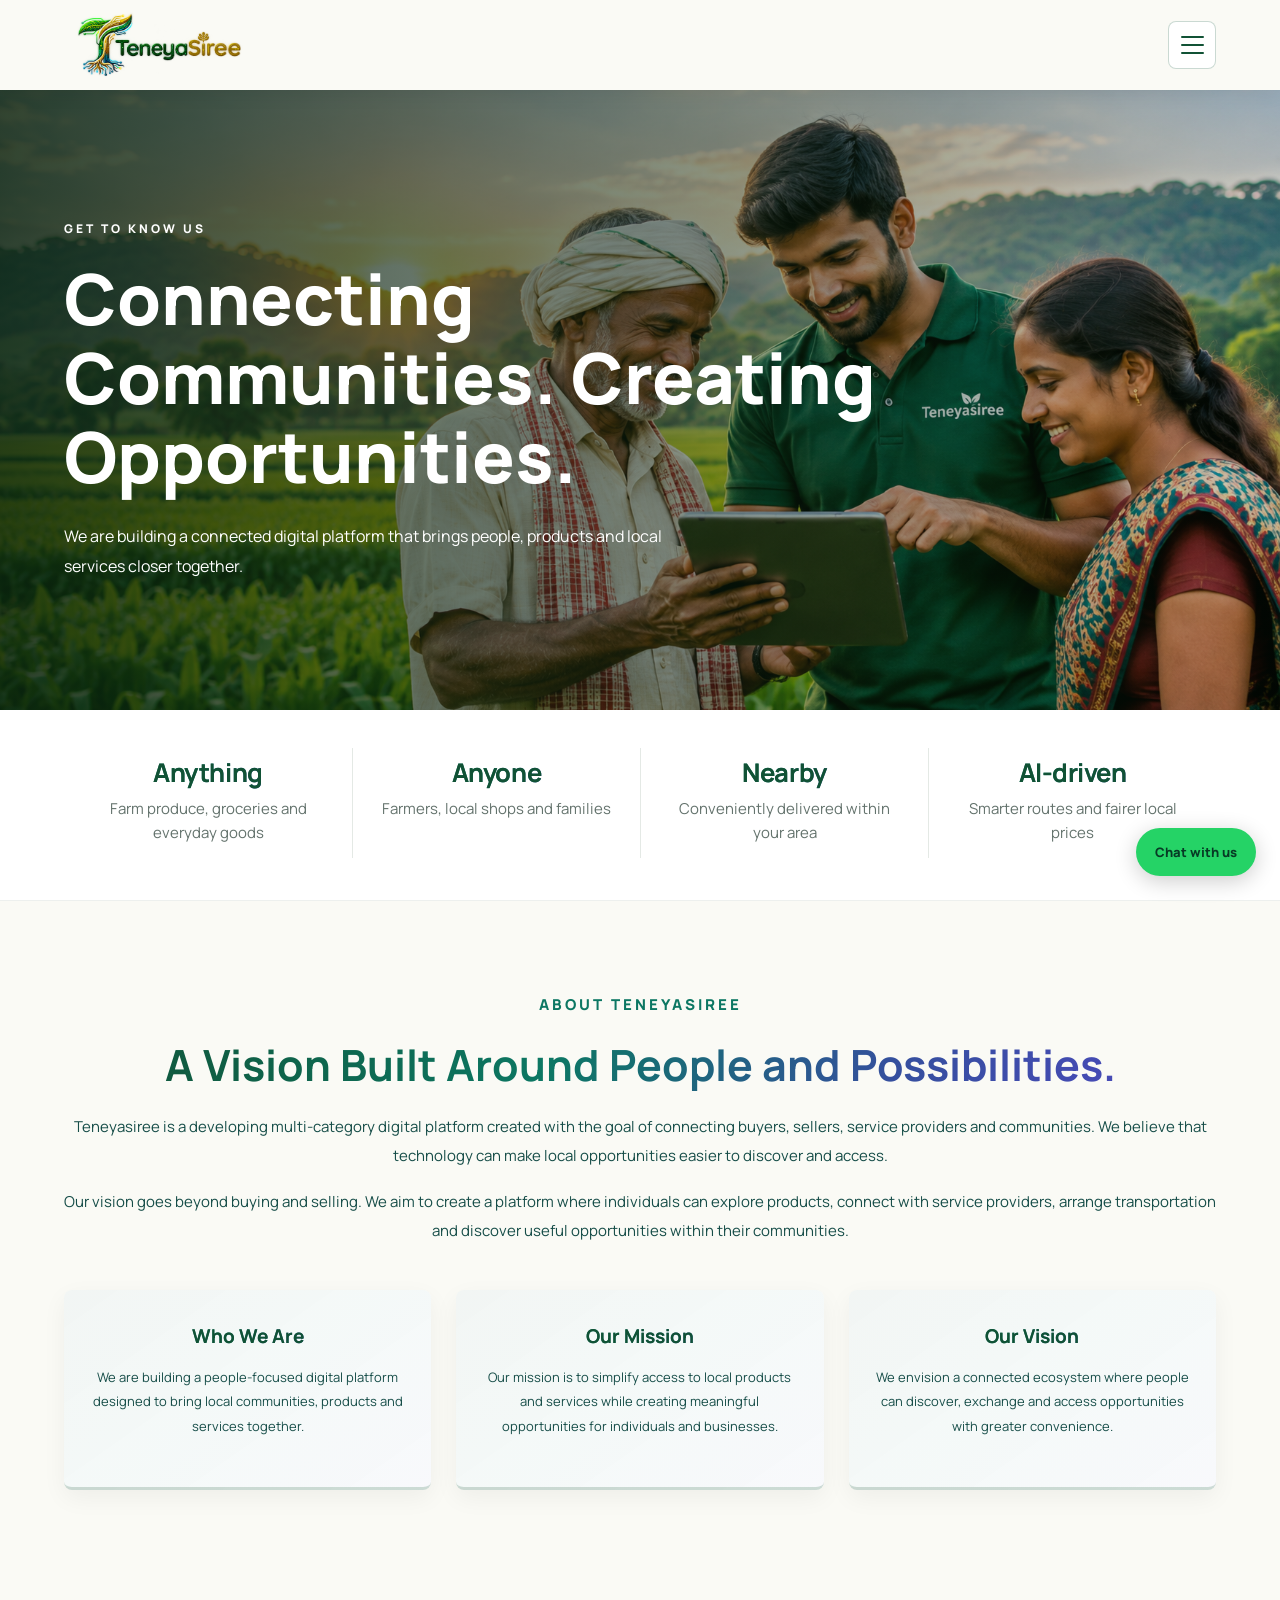
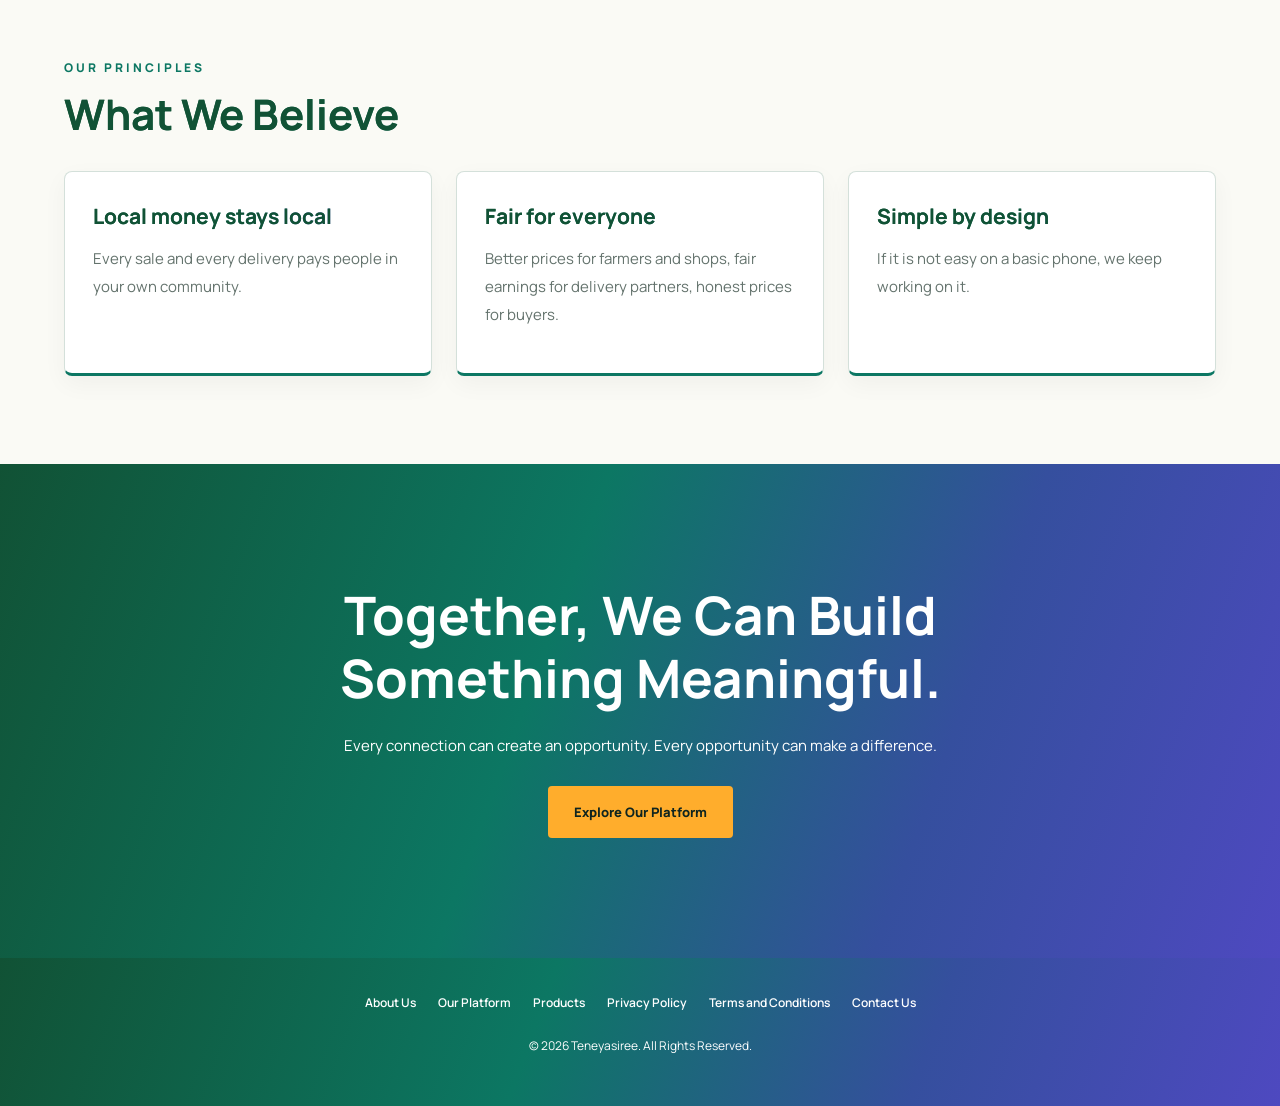
==== commit a1ed74ef: "Fix hamburger dropdown scroll position" ====
--- a/about.html
+++ b/about.html
@@ -23,7 +23,18 @@
                      alt="Teneyasiree Logo">
             </a>
 
-            <nav class="navbar">
+            <!-- HAMBURGER BUTTON -->
+            <button class="menu-toggle"
+                    type="button"
+                    aria-label="Open navigation menu"
+                    aria-expanded="false"
+                    aria-controls="site-navigation">
+                <span></span>
+                <span></span>
+                <span></span>
+            </button>
+
+            <nav class="navbar" id="site-navigation" aria-label="Main navigation">
                 <a href="index.html">Home</a>
                 <a href="about.html" class="active">About Us</a>
                 <a href="ai-delivery.html">AI Delivery</a>
@@ -36,8 +47,9 @@
             </nav>
 
         </div>
+
+        <div class="menu-backdrop" aria-hidden="true"></div>
     </header>
-
 
     <main>
 
@@ -68,7 +80,6 @@
 
         </section>
 
-
         <!-- PLATFORM AT A GLANCE -->
         <section class="about-highlights" aria-label="What Teneyasiree makes possible">
             <div class="container about-highlights-grid">
@@ -90,7 +101,6 @@
                 </article>
             </div>
         </section>
-
 
         <!-- ABOUT INTRODUCTION -->
         <section class="about-content">
@@ -120,7 +130,6 @@
                     and discover useful opportunities within their communities.
                 </p>
 
-
                 <div class="card-grid">
 
                     <div class="info-card">
@@ -135,7 +144,6 @@
 
                     </div>
 
-
                     <div class="info-card">
 
                         <h3>Our Mission</h3>
@@ -148,7 +156,6 @@
 
                     </div>
 
-
                     <div class="info-card">
 
                         <h3>Our Vision</h3>
@@ -166,7 +173,6 @@
             </div>
 
         </section>
-
 
         <!-- WHAT WE BELIEVE -->
         <section class="beliefs-section">
@@ -190,7 +196,6 @@
             </div>
         </section>
 
-
         <!-- CLOSING SECTION -->
         <section class="about-closing">
 
@@ -214,7 +219,6 @@
         </section>
 
     </main>
-
 
     <!-- FOOTER -->
     <footer class="footer">
@@ -258,8 +262,10 @@
 
     </footer>
 
-
     <script src="script.js"></script>
 
 </body>
 </html>
+
+<!-- STICKY HEADER -->
+
--- a/style.css
+++ b/style.css
@@ -35,11 +35,6 @@
     color: var(--dark);
     background-color: var(--cream);
     line-height: 1.7;
-    background-image: url("assets/images/teneyasiree-watermark.png");
-    background-position: center;
-    background-repeat: repeat-y;
-    background-size: 650px auto;
-    background-attachment: fixed;
 }
 
 a {
@@ -3533,3 +3528,346 @@
         max-height: 300px;
     }
 }
+
+/* =====================================
+   TENEYASIREE HAMBURGER NAVIGATION
+   ===================================== */
+
+.header {
+    position: relative;
+    z-index: 1000;
+}
+
+.nav-container {
+    position: relative;
+    min-height: 90px;
+    flex-direction: row;
+    justify-content: space-between;
+}
+
+.menu-toggle {
+    width: 48px;
+    height: 48px;
+    display: inline-flex;
+    flex-direction: column;
+    align-items: center;
+    justify-content: center;
+    gap: 6px;
+    padding: 10px;
+    border: 1px solid rgba(17, 82, 53, 0.22);
+    border-radius: 8px;
+    background: #ffffff;
+    cursor: pointer;
+    z-index: 1003;
+    transition: background .25s ease, border-color .25s ease, transform .25s ease;
+}
+
+.menu-toggle:hover {
+    background: #edf5ef;
+    border-color: var(--primary-green);
+}
+
+.menu-toggle span {
+    display: block;
+    width: 23px;
+    height: 2px;
+    border-radius: 2px;
+    background: var(--deep-green);
+    transition: transform .28s ease, opacity .2s ease;
+}
+
+.menu-toggle.is-open span:nth-child(1) {
+    transform: translateY(8px) rotate(45deg);
+}
+
+.menu-toggle.is-open span:nth-child(2) {
+    opacity: 0;
+}
+
+.menu-toggle.is-open span:nth-child(3) {
+    transform: translateY(-8px) rotate(-45deg);
+}
+
+.navbar {
+    position: absolute;
+    top: calc(100% - 2px);
+    right: 0;
+    width: min(390px, 92vw);
+    display: flex;
+    flex-direction: column;
+    align-items: stretch;
+    justify-content: flex-start;
+    gap: 0;
+    padding: 14px;
+    background: rgba(250, 250, 248, .99);
+    border: 1px solid rgba(17, 82, 53, .13);
+    border-radius: 12px;
+    box-shadow: 0 18px 45px rgba(16, 37, 31, .16);
+    opacity: 0;
+    visibility: hidden;
+    pointer-events: none;
+    transform: translateY(12px);
+    transition: opacity .25s ease, transform .25s ease, visibility .25s ease;
+    z-index: 1002;
+}
+
+.navbar.is-open {
+    opacity: 1;
+    visibility: visible;
+    pointer-events: auto;
+    transform: translateY(0);
+}
+
+.navbar a {
+    display: block;
+    width: 100%;
+    padding: 13px 15px;
+    border-radius: 7px;
+    color: var(--dark);
+    font-size: 14px;
+    font-weight: 700;
+    transition: color .2s ease, background .2s ease;
+}
+
+.navbar a:hover,
+.navbar a.active {
+    color: var(--primary-green);
+    background: rgba(12, 119, 99, .08);
+}
+
+.navbar .nav-button {
+    margin-top: 8px;
+    padding: 14px 16px;
+    text-align: center;
+    color: #fff;
+    background: var(--brand-gradient);
+    border-radius: 7px;
+}
+
+.navbar .nav-button:hover {
+    color: #fff;
+    background: var(--deep-green);
+}
+
+.menu-backdrop {
+    position: fixed;
+    inset: 0;
+    z-index: 999;
+    background: rgba(10, 25, 19, .28);
+    opacity: 0;
+    visibility: hidden;
+    pointer-events: none;
+    transition: opacity .25s ease, visibility .25s ease;
+}
+
+.menu-backdrop.is-visible {
+    opacity: 1;
+    visibility: visible;
+    pointer-events: auto;
+}
+
+body.menu-open {
+    overflow: hidden;
+}
+
+@media (max-width: 1000px) {
+    .nav-container {
+        flex-direction: row;
+        padding: 10px 0;
+        gap: 15px;
+    }
+
+    .navbar {
+        justify-content: flex-start;
+        flex-wrap: nowrap;
+        gap: 0;
+    }
+}
+
+@media (max-width: 650px) {
+    .nav-container {
+        min-height: 76px;
+        flex-direction: row;
+        align-items: center;
+        justify-content: space-between;
+        padding: 8px 0;
+    }
+
+    .logo img {
+        width: 155px;
+        max-height: 65px;
+    }
+
+    .navbar {
+        top: calc(100% + 4px);
+        right: 0;
+        width: min(360px, 92vw);
+        gap: 0;
+    }
+
+    .navbar a {
+        font-size: 13px;
+    }
+}
+
+@media (prefers-reduced-motion: reduce) {
+    .menu-toggle,
+    .menu-toggle span,
+    .navbar,
+    .menu-backdrop {
+        transition: none !important;
+    }
+}
+/* =========================================
+   REMOVE FOOTER LOGO FROM ALL PAGES
+========================================= */
+
+.footer img[alt="Teneyasiree Logo"] {
+    display: none !important;
+}
+
+/* Remove the logo container and its extra spacing */
+.footer .container > div:has(> a > img[alt="Teneyasiree Logo"]) {
+    display: none !important;
+    margin: 0 !important;
+    padding: 0 !important;
+}
+
+/* Keep footer content spacing clean */
+.footer {
+    padding-top: 35px;
+}
+/* =========================================
+   STICKY HEADER - ALL WEBSITE PAGES
+========================================= */
+
+.header {
+    position: sticky !important;
+    top: 0;
+    left: 0;
+    width: 100%;
+    z-index: 10000;
+    background: rgba(250, 250, 245, 0.98);
+    box-shadow: 0 3px 18px rgba(0, 0, 0, 0.08);
+}
+
+.menu-toggle {
+    display: flex !important;
+    position: relative;
+    z-index: 10002;
+}
+
+.navbar {
+    z-index: 10001;
+}
+
+.menu-backdrop {
+    z-index: 9999;
+}
+
+/* =========================================
+   FINAL GLOBAL HEADER + HAMBURGER OVERRIDES
+   Applied consistently to every page
+========================================= */
+
+.header {
+    position: sticky !important;
+    top: 0;
+    width: 100%;
+    z-index: 10000;
+    background: rgba(250, 250, 245, 0.98);
+    box-shadow: 0 3px 18px rgba(0, 0, 0, 0.08);
+}
+
+.nav-container {
+    position: relative;
+}
+
+.menu-toggle {
+    display: inline-flex !important;
+    flex: 0 0 48px;
+    align-items: center;
+    justify-content: center;
+    position: relative;
+    z-index: 10003;
+}
+
+.navbar {
+    z-index: 10002;
+}
+
+.menu-backdrop {
+    z-index: 9999;
+}
+
+@media (max-width: 650px) {
+    .header .nav-container {
+        min-height: 76px;
+    }
+}
+
+
+/* =========================================
+   FINAL FIX: REMOVE THE FAINT PAGE WATERMARK
+   Keeps hero images, cards and the header logo.
+========================================= */
+html,
+body {
+    background-image: none !important;
+}
+
+body {
+    background-color: #FAFAF8;
+    background-attachment: scroll !important;
+}
+
+
+/* =====================================================
+   HAMBURGER DROPDOWN: OPEN BESIDE THE BUTTON IN VIEWPORT
+   Keeps menu beside the currently visible hamburger,
+   including when the visitor has scrolled down the page.
+===================================================== */
+.header {
+    position: sticky !important;
+    top: 0;
+    z-index: 10000;
+}
+
+.header .nav-container {
+    position: relative;
+}
+
+.header .menu-toggle {
+    position: relative;
+    z-index: 10004 !important;
+}
+
+.header .navbar {
+    position: fixed !important;
+    top: var(--menu-top, 100px) !important;
+    right: var(--menu-right, 24px) !important;
+    left: auto !important;
+    bottom: auto !important;
+    width: min(390px, calc(100vw - 24px)) !important;
+    max-height: var(--menu-max-height, calc(100vh - 120px)) !important;
+    overflow-y: auto !important;
+    overscroll-behavior: contain;
+    transform: translateY(10px) !important;
+    z-index: 10003 !important;
+}
+
+.header .navbar.is-open {
+    transform: translateY(0) !important;
+}
+
+.header .menu-backdrop {
+    position: fixed !important;
+    inset: 0 !important;
+    z-index: 10001 !important;
+}
+
+@media (max-width: 650px) {
+    .header .navbar {
+        width: min(360px, calc(100vw - 24px)) !important;
+    }
+}
